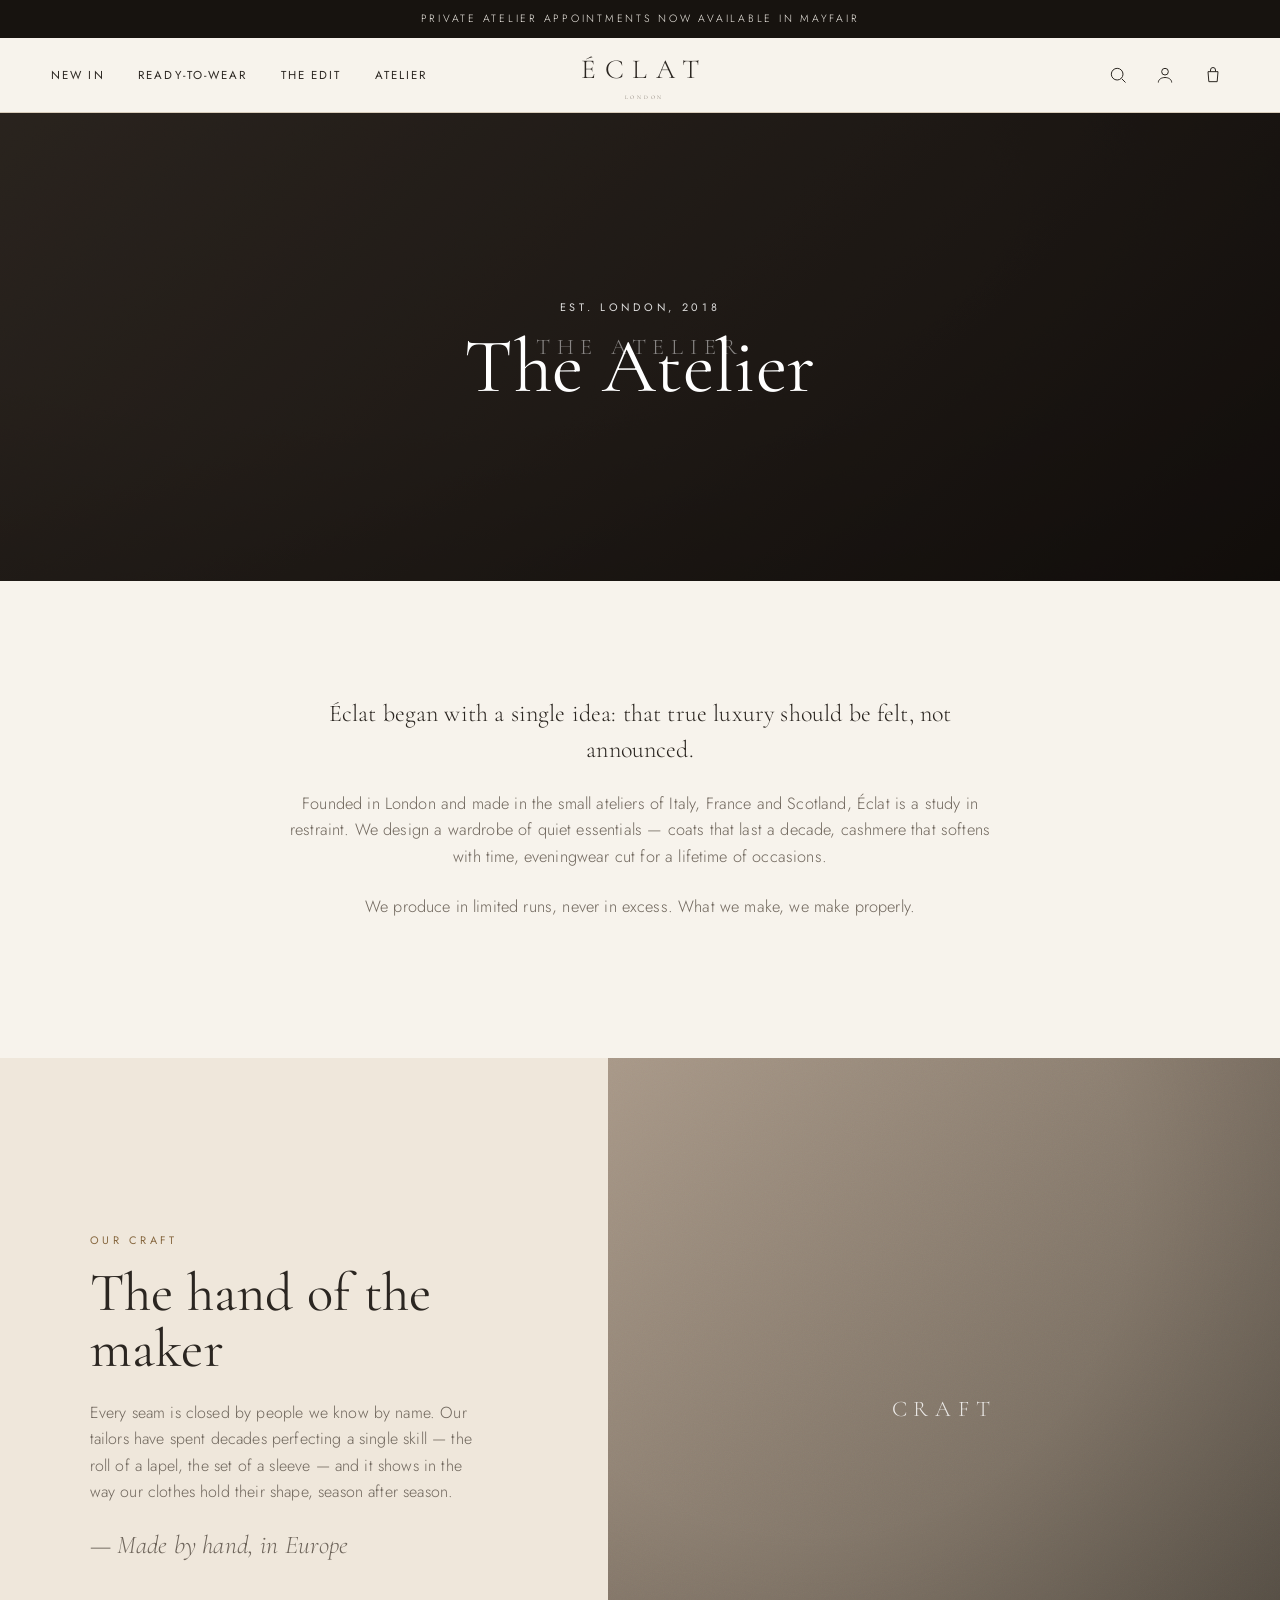
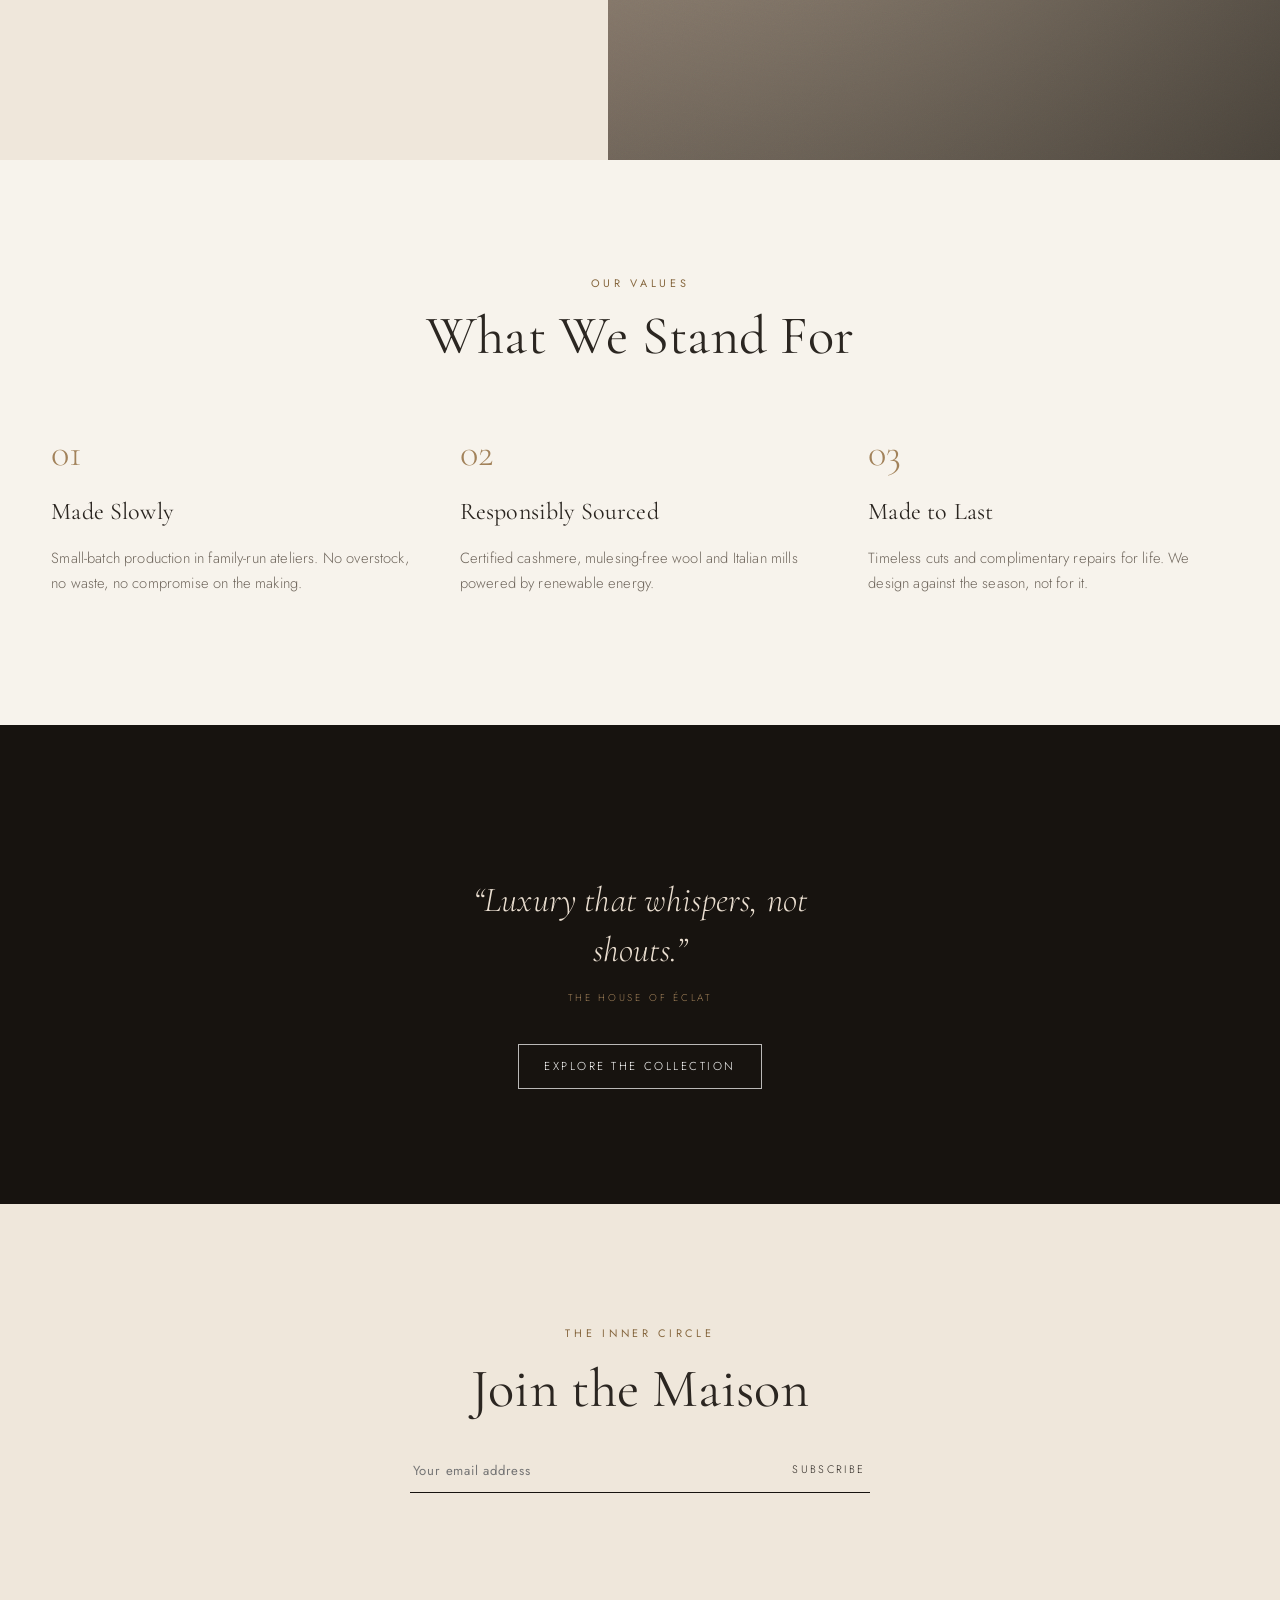
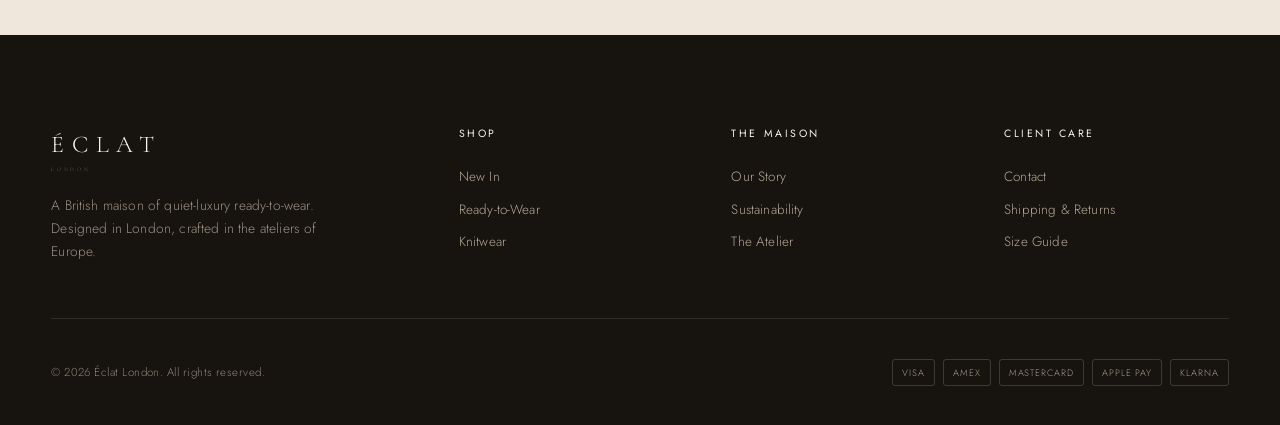
==== about.html @ de686f46 "Build ÉCLAT LONDON — quiet-luxury fashion storefront for Cloudflare Pages Replace the placeholder re" ====
<!DOCTYPE html>
<html lang="en">
<head>
  <meta charset="UTF-8" />
  <meta name="viewport" content="width=device-width, initial-scale=1.0" />
  <script>document.documentElement.className+=" js";</script>
  <title>The Atelier — ÉCLAT LONDON</title>
  <meta name="description" content="The story of ÉCLAT LONDON — a British maison of quiet-luxury ready-to-wear, made slowly in the ateliers of Europe." />
  <meta name="theme-color" content="#17130f" />
  <link rel="icon" href="data:image/svg+xml,%3Csvg xmlns='http://www.w3.org/2000/svg' viewBox='0 0 32 32'%3E%3Crect width='32' height='32' fill='%2317130f'/%3E%3Ctext x='16' y='23' font-family='Georgia,serif' font-size='20' fill='%23f7f3ec' text-anchor='middle'%3E%C3%89%3C/text%3E%3C/svg%3E" />
  <link rel="preconnect" href="https://fonts.googleapis.com" />
  <link rel="preconnect" href="https://fonts.gstatic.com" crossorigin />
  <link href="https://fonts.googleapis.com/css2?family=Cormorant+Garamond:ital,wght@0,400;0,500;1,400;1,500&family=Jost:wght@300;400;500&display=swap" rel="stylesheet" />
  <link rel="stylesheet" href="styles.css" />
</head>
<body>

  <div class="announce"><div class="announce__track"><div class="announce__item is-active">Private atelier appointments now available in Mayfair</div></div></div>

  <header class="site-header is-solid">
    <div class="wrap nav">
      <button class="nav__toggle" aria-label="Open menu"><span></span><span></span><span></span></button>
      <nav class="nav__links" aria-label="Primary">
        <a href="collection.html">New In</a>
        <a href="collection.html">Ready-to-Wear</a>
        <a href="index.html#edit">The Edit</a>
        <a href="about.html">Atelier</a>
      </nav>
      <a class="brand" href="index.html">Éclat<small>London</small></a>
      <div class="nav__icons">
        <button class="icon-btn" aria-label="Search"><svg viewBox="0 0 24 24"><circle cx="11" cy="11" r="7"/><line x1="21" y1="21" x2="16.5" y2="16.5"/></svg></button>
        <a class="icon-btn" href="about.html" aria-label="Account"><svg viewBox="0 0 24 24"><circle cx="12" cy="8" r="4"/><path d="M4 21c0-4 4-6 8-6s8 2 8 6"/></svg></a>
        <button class="icon-btn" data-open-cart aria-label="Open bag"><svg viewBox="0 0 24 24"><path d="M6 8h12l-1 12H7L6 8z"/><path d="M9 8V6a3 3 0 0 1 6 0v2"/></svg><span class="cart-count">0</span></button>
      </div>
    </div>
  </header>

  <section class="page-hero">
    <div class="ph" data-label="The Atelier"><img src="https://images.unsplash.com/photo-1594938298603-c8148c4dae35?auto=format&fit=crop&w=2000&q=80" alt="The Atelier" /></div>
    <div class="page-hero__scrim"></div>
    <div class="page-hero__inner">
      <p class="eyebrow" style="color:rgba(255,255,255,.85)">Est. London, 2018</p>
      <h1 class="display page-hero__title">The Atelier</h1>
    </div>
  </section>

  <section class="section wrap">
    <div class="prose reveal center">
      <p class="lead">Éclat began with a single idea: that true luxury should be felt, not announced.</p>
      <p>Founded in London and made in the small ateliers of Italy, France and Scotland, Éclat is a study in restraint. We design a wardrobe of quiet essentials — coats that last a decade, cashmere that softens with time, eveningwear cut for a lifetime of occasions.</p>
      <p>We produce in limited runs, never in excess. What we make, we make properly.</p>
    </div>
  </section>

  <section class="split split--rev">
    <div class="split__media"><div class="ph" data-label="Craft"><img src="https://images.unsplash.com/photo-1556905055-8f358a7a47b2?auto=format&fit=crop&w=1200&q=80" alt="Craftsmanship" loading="lazy"></div></div>
    <div class="split__body reveal">
      <span class="eyebrow">Our Craft</span>
      <h2 class="display section__title">The hand of the maker</h2>
      <p>Every seam is closed by people we know by name. Our tailors have spent decades perfecting a single skill — the roll of a lapel, the set of a sleeve — and it shows in the way our clothes hold their shape, season after season.</p>
      <p class="signature">— Made by hand, in Europe</p>
    </div>
  </section>

  <section class="section wrap">
    <div class="section__head center reveal"><span class="eyebrow">Our Values</span><h2 class="display section__title">What We Stand For</h2></div>
    <div class="values reveal">
      <div class="value"><div class="num">01</div><h3>Made Slowly</h3><p>Small-batch production in family-run ateliers. No overstock, no waste, no compromise on the making.</p></div>
      <div class="value"><div class="num">02</div><h3>Responsibly Sourced</h3><p>Certified cashmere, mulesing-free wool and Italian mills powered by renewable energy.</p></div>
      <div class="value"><div class="num">03</div><h3>Made to Last</h3><p>Timeless cuts and complimentary repairs for life. We design against the season, not for it.</p></div>
    </div>
  </section>

  <section class="press">
    <div class="section wrap center">
      <blockquote class="press__quote reveal" style="font-size:clamp(1.4rem,3vw,2.2rem);max-width:26ch;margin-inline:auto">“Luxury that whispers, not shouts.”<span class="press__by">The House of Éclat</span></blockquote>
      <div class="reveal" style="margin-top:2.4rem"><a href="collection.html" class="btn btn--light">Explore the collection</a></div>
    </div>
  </section>

  <section class="news section">
    <div class="wrap reveal">
      <span class="eyebrow">The Inner Circle</span>
      <h2 class="display section__title" style="margin-top:1rem">Join the Maison</h2>
      <form class="news__form" novalidate>
        <input type="email" placeholder="Your email address" aria-label="Email address" required />
        <button type="submit">Subscribe</button>
      </form>
      <div class="news__msg" role="status" aria-live="polite"></div>
    </div>
  </section>

  <footer class="site-footer">
    <div class="wrap">
      <div class="footer__top">
        <div class="footer__brand">
          <a class="brand" href="index.html">Éclat<small>London</small></a>
          <p>A British maison of quiet-luxury ready-to-wear. Designed in London, crafted in the ateliers of Europe.</p>
        </div>
        <div class="footer__col"><h4>Shop</h4><a href="collection.html">New In</a><a href="collection.html">Ready-to-Wear</a><a href="collection.html">Knitwear</a></div>
        <div class="footer__col"><h4>The Maison</h4><a href="about.html">Our Story</a><a href="about.html">Sustainability</a><a href="about.html">The Atelier</a></div>
        <div class="footer__col"><h4>Client Care</h4><a href="#">Contact</a><a href="#">Shipping &amp; Returns</a><a href="#">Size Guide</a></div>
      </div>
      <div class="footer__bottom">
        <p>© 2026 Éclat London. All rights reserved.</p>
        <div class="pay"><span>Visa</span><span>Amex</span><span>Mastercard</span><span>Apple Pay</span><span>Klarna</span></div>
      </div>
    </div>
  </footer>

  <aside class="drawer" aria-label="Shopping bag">
    <div class="drawer__head"><h3>Your Bag</h3><button class="drawer__close" aria-label="Close"><svg viewBox="0 0 24 24"><line x1="6" y1="6" x2="18" y2="18"/><line x1="18" y1="6" x2="6" y2="18"/></svg></button></div>
    <div class="drawer__body"></div>
    <div class="drawer__foot"><div class="drawer__sub"><span class="l">Subtotal</span><span class="v" data-subtotal>£0</span></div><p class="drawer__tax">Shipping &amp; taxes calculated at checkout.</p><button class="btn btn--solid" data-checkout>Proceed to checkout</button></div>
  </aside>

  <div class="mobile-menu">
    <div class="mobile-menu__head"><a class="brand" href="index.html">Éclat<small>London</small></a><button class="mobile-menu__close" aria-label="Close"><svg viewBox="0 0 24 24" width="22" height="22" stroke="currentColor" fill="none" stroke-width="1.3"><line x1="6" y1="6" x2="18" y2="18"/><line x1="18" y1="6" x2="6" y2="18"/></svg></button></div>
    <nav class="mobile-menu__links"><a href="collection.html">New In</a><a href="collection.html">Ready-to-Wear</a><a href="index.html#edit">The Edit</a><a href="about.html">Atelier</a></nav>
  </div>

  <div class="overlay"></div>
  <button class="to-top" aria-label="Back to top"><svg viewBox="0 0 24 24"><polyline points="6 14 12 8 18 14"/></svg></button>

  <script src="js/app.js" defer></script>
</body>
</html>
---- styles.css ----
/* =====================================================================
   ÉCLAT LONDON — Quiet-luxury design system
   Author: hand-built, self-contained (no external CSS frameworks)
   ===================================================================== */

/* ---------- Design tokens ---------- */
:root {
  /* palette */
  --noir:      #17130f;   /* warm near-black */
  --ink:       #2b2621;
  --stone:     #6f665c;   /* muted body text on light */
  --bone:      #f7f3ec;   /* primary background (cream) */
  --sand:      #efe7db;
  --linen:     #e7ddce;
  --line:      #d8ccba;   /* hairline borders */
  --brass:     #a2825a;   /* single metallic accent — used sparingly */
  --brass-dk:  #86673f;
  --white:     #ffffff;

  /* typography */
  --serif: "Cormorant Garamond", "Times New Roman", serif;
  --sans:  "Jost", "Helvetica Neue", Arial, sans-serif;

  /* rhythm */
  --wrap: 1360px;
  --gutter: clamp(1.15rem, 4vw, 3.75rem);
  --ease: cubic-bezier(.22, 1, .36, 1);
  --nav-h: 74px;
}

/* ---------- Reset-ish ---------- */
*, *::before, *::after { box-sizing: border-box; }
html { -webkit-text-size-adjust: 100%; scroll-behavior: smooth; }
body {
  margin: 0;
  font-family: var(--sans);
  font-weight: 300;
  color: var(--ink);
  background: var(--bone);
  line-height: 1.65;
  letter-spacing: .01em;
  overflow-x: hidden;
  -webkit-font-smoothing: antialiased;
  text-rendering: optimizeLegibility;
}
img { max-width: 100%; display: block; }
a { color: inherit; text-decoration: none; }
button { font: inherit; cursor: pointer; border: none; background: none; color: inherit; }
ul { margin: 0; padding: 0; list-style: none; }
h1, h2, h3, h4 { margin: 0; font-weight: 400; }

/* ---------- Type helpers ---------- */
.display {
  font-family: var(--serif);
  font-weight: 400;
  line-height: 1.02;
  letter-spacing: .005em;
}
.eyebrow {
  font-family: var(--sans);
  font-size: .68rem;
  font-weight: 400;
  letter-spacing: .34em;
  text-transform: uppercase;
  color: var(--brass-dk);
}
.wrap { max-width: var(--wrap); margin-inline: auto; padding-inline: var(--gutter); }
.center { text-align: center; }

/* ---------- Buttons ---------- */
.btn {
  display: inline-flex;
  align-items: center;
  gap: .7em;
  font-size: .72rem;
  letter-spacing: .22em;
  text-transform: uppercase;
  padding: 1.05em 2.2em;
  border: 1px solid var(--noir);
  color: var(--noir);
  background: transparent;
  transition: background .5s var(--ease), color .5s var(--ease), border-color .5s var(--ease);
  position: relative;
}
.btn:hover { background: var(--noir); color: var(--bone); }
.btn--solid { background: var(--noir); color: var(--bone); }
.btn--solid:hover { background: transparent; color: var(--noir); }
.btn--light { border-color: rgba(255,255,255,.7); color: #fff; }
.btn--light:hover { background: #fff; color: var(--noir); border-color: #fff; }

.link-underline {
  position: relative;
  font-size: .72rem;
  letter-spacing: .2em;
  text-transform: uppercase;
  padding-bottom: 3px;
}
.link-underline::after {
  content: ""; position: absolute; left: 0; bottom: 0; height: 1px; width: 100%;
  background: currentColor; transform: scaleX(0); transform-origin: right;
  transition: transform .5s var(--ease);
}
.link-underline:hover::after { transform: scaleX(1); transform-origin: left; }

/* =====================================================================
   Announcement bar
   ===================================================================== */
.announce {
  background: var(--noir);
  color: var(--bone);
  text-align: center;
  font-size: .66rem;
  letter-spacing: .26em;
  text-transform: uppercase;
  height: 38px;
  display: flex;
  align-items: center;
  justify-content: center;
  overflow: hidden;
}
.announce__track { position: relative; height: 1.2em; width: 100%; }
.announce__item {
  position: absolute; inset: 0;
  display: flex; align-items: center; justify-content: center;
  opacity: 0; transform: translateY(60%);
  transition: opacity .7s var(--ease), transform .7s var(--ease);
}
.announce__item.is-active { opacity: 1; transform: translateY(0); }

/* =====================================================================
   Header / navigation
   ===================================================================== */
.site-header {
  position: sticky; top: 0; z-index: 60;
  background: var(--bone);
  border-bottom: 1px solid transparent;
  transition: background .5s var(--ease), border-color .5s var(--ease), color .5s var(--ease);
}
.nav {
  height: var(--nav-h);
  display: grid;
  grid-template-columns: 1fr auto 1fr;
  align-items: center;
}
.nav__links { display: flex; gap: 2.1rem; }
.nav__links a {
  font-size: .72rem; letter-spacing: .18em; text-transform: uppercase; font-weight: 400;
  position: relative; padding: 4px 0;
}
.nav__links a::after {
  content: ""; position: absolute; left: 0; bottom: -2px; height: 1px; width: 100%;
  background: currentColor; transform: scaleX(0); transform-origin: right;
  transition: transform .45s var(--ease);
}
.nav__links a:hover::after { transform: scaleX(1); transform-origin: left; }

.brand {
  font-family: var(--serif);
  font-size: 1.72rem;
  letter-spacing: .32em;
  text-transform: uppercase;
  text-align: center;
  padding-left: .32em; /* optical centering for tracking */
  white-space: nowrap;
}
.brand small { display: block; font-size: .34rem; letter-spacing: .5em; margin-top: 2px; color: var(--stone); }

.nav__icons { display: flex; gap: 1.35rem; justify-content: flex-end; align-items: center; }
.icon-btn { display: inline-flex; align-items: center; justify-content: center; position: relative; }
.icon-btn svg { width: 20px; height: 20px; stroke: currentColor; fill: none; stroke-width: 1.2; }
.cart-count {
  position: absolute; top: -8px; right: -10px;
  min-width: 16px; height: 16px; padding: 0 4px;
  background: var(--brass); color: #fff; border-radius: 999px;
  font-family: var(--sans); font-size: .58rem; letter-spacing: 0;
  display: flex; align-items: center; justify-content: center;
  transform: scale(0); transition: transform .4s var(--ease);
}
.cart-count.is-visible { transform: scale(1); }

.nav__toggle { display: none; }
.nav__toggle span { display: block; width: 22px; height: 1px; background: currentColor; margin: 5px 0; transition: transform .4s var(--ease), opacity .3s; }

/* transparent-over-hero mode */
.site-header.is-transparent {
  background: transparent; color: #fff; border-color: rgba(255,255,255,.14);
}
.site-header.is-transparent .brand small { color: rgba(255,255,255,.7); }
.site-header.is-solid { background: var(--bone); color: var(--ink); border-color: var(--line); }

/* =====================================================================
   Media placeholders (graceful, art-directed fallback)
   ===================================================================== */
.ph {
  position: relative; overflow: hidden;
  background: linear-gradient(135deg, var(--g1, #cdbfad) 0%, var(--g2, #8f8375) 100%);
  isolation: isolate;
}
.ph::after { /* subtle film grain + vignette so a bare panel still reads as editorial */
  content: ""; position: absolute; inset: 0; z-index: 1; pointer-events: none;
  background:
    radial-gradient(120% 120% at 30% 20%, transparent 40%, rgba(0,0,0,.28) 100%),
    url("data:image/svg+xml,%3Csvg xmlns='http://www.w3.org/2000/svg' width='140' height='140'%3E%3Cfilter id='n'%3E%3CfeTurbulence type='fractalNoise' baseFrequency='0.9' numOctaves='2'/%3E%3C/filter%3E%3Crect width='100%25' height='100%25' filter='url(%23n)' opacity='0.05'/%3E%3C/svg%3E");
  mix-blend-mode: overlay;
}
.ph img {
  width: 100%; height: 100%; object-fit: cover; position: relative; z-index: 2;
  transition: transform 1.1s var(--ease), opacity .8s var(--ease);
}
.ph--fail img { display: none; }
.ph--fail::before {
  content: attr(data-label);
  position: absolute; inset: 0; z-index: 2;
  display: flex; align-items: center; justify-content: center;
  font-family: var(--serif); font-size: 1.4rem; letter-spacing: .3em; text-transform: uppercase;
  color: rgba(255,255,255,.82);
}

/* =====================================================================
   Hero
   ===================================================================== */
.hero {
  position: relative; min-height: 100vh;
  display: flex; align-items: flex-end;
  color: #fff;
  margin-top: calc(-1 * var(--nav-h) - 38px); /* pull under sticky header + announce */
  padding-top: calc(var(--nav-h) + 38px);
}
.hero__media { position: absolute; inset: 0; z-index: -1; --g1:#3a332c; --g2:#171310; }
.hero__media img { width: 100%; height: 100%; object-fit: cover; }
.hero__scrim { position: absolute; inset: 0; z-index: -1;
  background: linear-gradient(to top, rgba(10,8,6,.6) 0%, rgba(10,8,6,.12) 45%, rgba(10,8,6,.25) 100%); }
.hero__inner { padding-block: clamp(3rem, 8vh, 7rem); max-width: 40rem; }
.hero .eyebrow { color: rgba(255,255,255,.85); }
.hero__title { font-size: clamp(3rem, 8vw, 6.6rem); margin: .35em 0 .5em; }
.hero__sub { font-size: 1.02rem; font-weight: 300; max-width: 34ch; margin-bottom: 2.2rem; color: rgba(255,255,255,.9); }
.hero__ctas { display: flex; gap: 1rem; flex-wrap: wrap; }
.scroll-cue {
  position: absolute; bottom: 26px; left: 50%; transform: translateX(-50%); z-index: 1;
  font-size: .6rem; letter-spacing: .3em; text-transform: uppercase; color: rgba(255,255,255,.8);
  display: flex; flex-direction: column; align-items: center; gap: 8px;
}
.scroll-cue span { width: 1px; height: 46px; background: rgba(255,255,255,.6); animation: cue 2.4s var(--ease) infinite; transform-origin: top; }
@keyframes cue { 0%,100%{ transform: scaleY(.3); opacity:.3 } 50%{ transform: scaleY(1); opacity:1 } }

/* =====================================================================
   Marquee values strip
   ===================================================================== */
.marquee {
  border-block: 1px solid var(--line);
  background: var(--sand);
  overflow: hidden; white-space: nowrap;
}
.marquee__track { display: inline-flex; gap: 3.5rem; padding: 15px 0; animation: marquee 34s linear infinite; }
.marquee__track span { font-size: .68rem; letter-spacing: .28em; text-transform: uppercase; color: var(--stone); }
.marquee__track span::before { content: "✦"; margin-right: 3.5rem; color: var(--brass); }
@keyframes marquee { to { transform: translateX(-50%); } }

/* =====================================================================
   Section scaffolding
   ===================================================================== */
.section { padding-block: clamp(4rem, 9vw, 8rem); }
.section__head { margin-bottom: clamp(2.2rem, 5vw, 3.6rem); }
.section__head .eyebrow { display: block; margin-bottom: 1rem; }
.section__title { font-size: clamp(2rem, 4.6vw, 3.4rem); }
.section__head.center { display: flex; flex-direction: column; align-items: center; }
.section__head p { max-width: 46ch; color: var(--stone); margin: 1rem 0 0; }

/* =====================================================================
   Product grid
   ===================================================================== */
.products { display: grid; grid-template-columns: repeat(4, 1fr); gap: clamp(1rem, 2.2vw, 2.1rem); }
.card { position: relative; }
.card__media { position: relative; aspect-ratio: 3/4; margin-bottom: 1.05rem; --g1:#c9bba7; --g2:#8d8272; }
.card__media .ph { position: absolute; inset: 0; }
.card__img--hover { position: absolute; inset: 0; opacity: 0; }
.card:hover .card__img--hover { opacity: 1; }
.card:hover .card__media .ph img { transform: scale(1.04); }
.card__tag {
  position: absolute; top: 14px; left: 14px; z-index: 4;
  background: var(--bone); color: var(--noir);
  font-size: .58rem; letter-spacing: .18em; text-transform: uppercase; padding: 5px 10px;
}
.card__wish {
  position: absolute; top: 12px; right: 12px; z-index: 4;
  width: 34px; height: 34px; border-radius: 999px; background: rgba(255,255,255,.85);
  display: flex; align-items: center; justify-content: center; opacity: 0; transform: translateY(-6px);
  transition: opacity .4s var(--ease), transform .4s var(--ease), background .3s;
}
.card__wish svg { width: 16px; height: 16px; stroke: var(--noir); fill: none; stroke-width: 1.3; }
.card__wish.is-active { background: var(--noir); }
.card__wish.is-active svg { stroke: #fff; fill: #fff; }
.card:hover .card__wish { opacity: 1; transform: translateY(0); }
.card__add {
  position: absolute; left: 12px; right: 12px; bottom: 12px; z-index: 4;
  background: var(--bone); color: var(--noir);
  font-size: .66rem; letter-spacing: .2em; text-transform: uppercase; padding: 13px;
  text-align: center; opacity: 0; transform: translateY(12px);
  transition: opacity .45s var(--ease), transform .45s var(--ease), background .3s, color .3s;
}
.card__add:hover { background: var(--noir); color: var(--bone); }
.card:hover .card__add { opacity: 1; transform: translateY(0); }
.card__name { font-family: var(--serif); font-size: 1.32rem; line-height: 1.15; }
.card__meta { display: flex; justify-content: space-between; align-items: baseline; margin-top: 2px; }
.card__price { font-size: .82rem; letter-spacing: .06em; color: var(--ink); }
.card__price del { color: var(--stone); margin-right: .5em; }
.card__swatches { display: flex; gap: 6px; margin-top: .6rem; }
.swatch { width: 13px; height: 13px; border-radius: 999px; border: 1px solid var(--line); }

/* =====================================================================
   Editorial split
   ===================================================================== */
.split { display: grid; grid-template-columns: 1.05fr .95fr; align-items: stretch; }
.split--rev { grid-template-columns: .95fr 1.05fr; }
.split__media { position: relative; min-height: 78vh; }
.split__media .ph { position: absolute; inset: 0; --g1:#a89888; --g2:#5f574c; }
.split__body { display: flex; flex-direction: column; justify-content: center; padding: clamp(2.5rem, 7vw, 7rem); background: var(--sand); }
.split--rev .split__body { order: -1; }
.split__body .section__title { margin: 1rem 0 1.4rem; }
.split__body p { color: var(--stone); margin: 0 0 1.2rem; max-width: 44ch; }
.signature { font-family: var(--serif); font-style: italic; font-size: 1.6rem; color: var(--ink); margin-top: .8rem; }

/* =====================================================================
   Lookbook / editorial grid
   ===================================================================== */
.lookbook { display: grid; grid-template-columns: repeat(6, 1fr); grid-auto-rows: 12vw; gap: clamp(.7rem, 1.4vw, 1.2rem); }
.look { position: relative; overflow: hidden; }
.look .ph { position: absolute; inset: 0; }
.look__cap {
  position: absolute; left: 20px; bottom: 18px; z-index: 4; color: #fff;
  opacity: 0; transform: translateY(10px); transition: opacity .5s var(--ease), transform .5s var(--ease);
}
.look:hover .ph img { transform: scale(1.05); }
.look:hover .look__cap { opacity: 1; transform: translateY(0); }
.look__cap .t { font-family: var(--serif); font-size: 1.5rem; }
.look__cap .s { font-size: .62rem; letter-spacing: .22em; text-transform: uppercase; opacity: .85; }
.look.a { grid-column: span 3; grid-row: span 3; }
.look.b { grid-column: span 3; grid-row: span 2; }
.look.c { grid-column: span 3; grid-row: span 2; }
.look.d { grid-column: span 2; grid-row: span 2; }
.look.e { grid-column: span 2; grid-row: span 2; }
.look.f { grid-column: span 2; grid-row: span 2; }

/* =====================================================================
   Category tiles
   ===================================================================== */
.cats { display: grid; grid-template-columns: repeat(4, 1fr); gap: clamp(.7rem, 1.6vw, 1.3rem); }
.cat { position: relative; aspect-ratio: 4/5; overflow: hidden; display: flex; align-items: flex-end; color: #fff; }
.cat .ph { position: absolute; inset: 0; }
.cat__label { position: relative; z-index: 4; padding: 22px; width: 100%; display: flex; justify-content: space-between; align-items: center; }
.cat__label .t { font-family: var(--serif); font-size: 1.55rem; }
.cat__label .arrow { transition: transform .5s var(--ease); }
.cat:hover .ph img { transform: scale(1.06); }
.cat:hover .cat__label .arrow { transform: translateX(6px); }

/* =====================================================================
   Press marquee
   ===================================================================== */
.press { background: var(--noir); color: var(--bone); }
.press__grid { display: grid; grid-template-columns: repeat(4, 1fr); gap: clamp(1.5rem,4vw,3.5rem); text-align: center; }
.press__quote { font-family: var(--serif); font-size: clamp(1.05rem, 1.6vw, 1.35rem); font-style: italic; line-height: 1.4; color: #eaded0; }
.press__by { display: block; margin-top: 1.1rem; font-family: var(--sans); font-style: normal; font-size: .62rem; letter-spacing: .28em; text-transform: uppercase; color: var(--brass); }

/* =====================================================================
   Instagram grid
   ===================================================================== */
.insta { display: grid; grid-template-columns: repeat(6, 1fr); gap: 6px; }
.insta__cell { position: relative; aspect-ratio: 1; overflow: hidden; }
.insta__cell .ph { position: absolute; inset: 0; }
.insta__cell::after {
  content: ""; position: absolute; inset: 0; z-index: 5; background: rgba(23,19,15,.0);
  transition: background .4s var(--ease);
}
.insta__cell:hover::after { background: rgba(23,19,15,.28); }
.insta__cell:hover .ph img { transform: scale(1.08); }

/* =====================================================================
   Newsletter
   ===================================================================== */
.news { background: var(--sand); text-align: center; }
.news__form { display: flex; max-width: 460px; margin: 2rem auto 0; border-bottom: 1px solid var(--noir); }
.news__form input {
  flex: 1; background: transparent; border: none; padding: .9em .2em;
  font-family: var(--sans); font-size: .82rem; letter-spacing: .06em; color: var(--ink);
}
.news__form input:focus { outline: none; }
.news__form button { font-size: .68rem; letter-spacing: .22em; text-transform: uppercase; padding: 0 .4em; }
.news__note { font-size: .68rem; color: var(--stone); margin-top: 1rem; letter-spacing: .04em; }
.news__msg { min-height: 1.2em; margin-top: .8rem; font-size: .74rem; letter-spacing: .1em; text-transform: uppercase; color: var(--brass-dk); }

/* =====================================================================
   Footer
   ===================================================================== */
.site-footer { background: var(--noir); color: #cbbfae; padding-block: clamp(3.5rem, 7vw, 6rem) 2rem; }
.footer__top { display: grid; grid-template-columns: 1.6fr 1fr 1fr 1fr; gap: clamp(1.5rem, 4vw, 3rem); padding-bottom: 3.5rem; border-bottom: 1px solid rgba(255,255,255,.1); }
.footer__brand .brand { text-align: left; color: var(--bone); padding-left: 0; font-size: 1.5rem; }
.footer__brand p { color: #9a9082; max-width: 34ch; margin: 1.2rem 0 0; font-size: .86rem; }
.footer__col h4 { font-size: .66rem; letter-spacing: .24em; text-transform: uppercase; color: var(--bone); margin-bottom: 1.2rem; }
.footer__col a { display: block; padding: .38em 0; font-size: .84rem; color: #b3a996; transition: color .3s; }
.footer__col a:hover { color: var(--bone); }
.socials { display: flex; gap: 1rem; margin-top: 1.5rem; }
.socials a { width: 38px; height: 38px; border: 1px solid rgba(255,255,255,.2); border-radius: 999px; display: flex; align-items: center; justify-content: center; transition: background .35s, color .35s; }
.socials a:hover { background: var(--bone); color: var(--noir); }
.socials svg { width: 17px; height: 17px; stroke: currentColor; fill: none; stroke-width: 1.3; }
.footer__bottom { display: flex; justify-content: space-between; align-items: center; padding-top: 2rem; flex-wrap: wrap; gap: 1rem; }
.footer__bottom p { font-size: .72rem; color: #8b8274; letter-spacing: .04em; }
.pay { display: flex; gap: .5rem; align-items: center; }
.pay span { font-size: .58rem; letter-spacing: .1em; padding: 5px 9px; border: 1px solid rgba(255,255,255,.16); color: #a89e8e; border-radius: 3px; text-transform: uppercase; }

/* =====================================================================
   Cart drawer + overlays
   ===================================================================== */
.overlay {
  position: fixed; inset: 0; z-index: 90; background: rgba(15,12,9,.5);
  opacity: 0; visibility: hidden; transition: opacity .5s var(--ease), visibility .5s;
  backdrop-filter: blur(2px);
}
.overlay.is-open { opacity: 1; visibility: visible; }

.drawer {
  position: fixed; top: 0; right: 0; bottom: 0; z-index: 100; width: min(430px, 92vw);
  background: var(--bone); transform: translateX(100%); transition: transform .55s var(--ease);
  display: flex; flex-direction: column;
}
.drawer.is-open { transform: translateX(0); }
.drawer__head { display: flex; justify-content: space-between; align-items: center; padding: 22px var(--gutter); border-bottom: 1px solid var(--line); }
.drawer__head h3 { font-family: var(--sans); font-size: .74rem; letter-spacing: .24em; text-transform: uppercase; }
.drawer__close svg { width: 20px; height: 20px; stroke: currentColor; stroke-width: 1.3; fill: none; }
.drawer__body { flex: 1; overflow-y: auto; padding: 8px var(--gutter); }
.drawer__empty { text-align: center; padding: 4rem 1rem; color: var(--stone); }
.drawer__empty .display { font-size: 1.8rem; color: var(--ink); margin-bottom: .6rem; }

.line-item { display: grid; grid-template-columns: 74px 1fr auto; gap: 16px; padding: 20px 0; border-bottom: 1px solid var(--line); }
.line-item__media { aspect-ratio: 3/4; --g1:#c9bba7; --g2:#8d8272; }
.line-item__media .ph { position: relative; width: 100%; height: 100%; }
.line-item__name { font-family: var(--serif); font-size: 1.1rem; line-height: 1.15; }
.line-item__variant { font-size: .68rem; letter-spacing: .1em; text-transform: uppercase; color: var(--stone); margin-top: 3px; }
.qty { display: inline-flex; align-items: center; border: 1px solid var(--line); margin-top: 10px; }
.qty button { width: 26px; height: 26px; font-size: .9rem; color: var(--ink); }
.qty span { min-width: 26px; text-align: center; font-size: .78rem; }
.line-item__price { font-size: .82rem; text-align: right; }
.line-item__remove { display: block; margin-top: 10px; font-size: .6rem; letter-spacing: .12em; text-transform: uppercase; color: var(--stone); text-decoration: underline; text-underline-offset: 3px; }
.line-item__remove:hover { color: var(--noir); }

.drawer__foot { border-top: 1px solid var(--line); padding: 20px var(--gutter) var(--gutter); }
.drawer__sub { display: flex; justify-content: space-between; align-items: baseline; margin-bottom: 4px; }
.drawer__sub .l { font-size: .68rem; letter-spacing: .2em; text-transform: uppercase; }
.drawer__sub .v { font-family: var(--serif); font-size: 1.5rem; }
.drawer__tax { font-size: .68rem; color: var(--stone); margin-bottom: 1.1rem; }
.drawer__foot .btn { width: 100%; justify-content: center; }

/* =====================================================================
   Mobile menu
   ===================================================================== */
.mobile-menu {
  position: fixed; inset: 0; z-index: 95; background: var(--bone);
  transform: translateX(-100%); transition: transform .55s var(--ease);
  display: flex; flex-direction: column; padding: 22px var(--gutter);
}
.mobile-menu.is-open { transform: translateX(0); }
.mobile-menu__head { display: flex; justify-content: space-between; align-items: center; margin-bottom: 2.5rem; }
.mobile-menu__links a { display: block; font-family: var(--serif); font-size: 2rem; padding: .35em 0; border-bottom: 1px solid var(--line); }
.mobile-menu__foot { margin-top: auto; display: flex; gap: 1.4rem; }
.mobile-menu__foot a { font-size: .7rem; letter-spacing: .18em; text-transform: uppercase; }

/* =====================================================================
   Toast
   ===================================================================== */
.toast {
  position: fixed; bottom: 24px; left: 50%; transform: translate(-50%, 140%);
  z-index: 110; background: var(--noir); color: var(--bone);
  padding: 14px 26px; font-size: .68rem; letter-spacing: .18em; text-transform: uppercase;
  transition: transform .5s var(--ease); box-shadow: 0 20px 50px rgba(0,0,0,.3);
}
.toast.is-open { transform: translate(-50%, 0); }

/* =====================================================================
   Scroll reveal
   ===================================================================== */
/* Only hide-before-reveal when JS is running; no-JS visitors see everything. */
html.js .reveal { opacity: 0; transform: translateY(28px); transition: opacity 1s var(--ease), transform 1s var(--ease); }
html.js .reveal.is-in { opacity: 1; transform: none; }
[data-reveal-delay="1"] { transition-delay: .08s; }
[data-reveal-delay="2"] { transition-delay: .16s; }
[data-reveal-delay="3"] { transition-delay: .24s; }
[data-reveal-delay="4"] { transition-delay: .32s; }

.to-top {
  position: fixed; bottom: 22px; right: 22px; z-index: 70;
  width: 46px; height: 46px; border: 1px solid var(--line); background: var(--bone);
  display: flex; align-items: center; justify-content: center;
  opacity: 0; visibility: hidden; transform: translateY(10px);
  transition: opacity .4s var(--ease), transform .4s var(--ease), visibility .4s, background .3s, color .3s;
}
.to-top.is-visible { opacity: 1; visibility: visible; transform: translateY(0); }
.to-top:hover { background: var(--noir); color: var(--bone); }
.to-top svg { width: 18px; height: 18px; stroke: currentColor; fill: none; stroke-width: 1.3; }

/* =====================================================================
   Sub-page hero (collection / about)
   ===================================================================== */
.page-hero { position: relative; min-height: 52vh; display: flex; align-items: center; justify-content: center; text-align: center; color: #fff; }
.page-hero .ph { position: absolute; inset: 0; --g1:#3a332c; --g2:#171310; }
.page-hero__scrim { position: absolute; inset: 0; background: rgba(15,12,9,.4); }
.page-hero__inner { position: relative; z-index: 3; }
.page-hero__title { font-size: clamp(2.6rem, 6vw, 5rem); margin-top: .3rem; }
.breadcrumb { font-size: .64rem; letter-spacing: .2em; text-transform: uppercase; color: var(--stone); margin-bottom: 2rem; }
.breadcrumb a:hover { color: var(--noir); }

.filters { display: flex; justify-content: space-between; align-items: center; padding-block: 1.4rem; border-bottom: 1px solid var(--line); flex-wrap: wrap; gap: 1rem; }
.filters__group { display: flex; gap: .6rem; flex-wrap: wrap; }
.chip {
  font-size: .66rem; letter-spacing: .16em; text-transform: uppercase; padding: .7em 1.3em;
  border: 1px solid var(--line); transition: background .35s, color .35s, border-color .35s;
}
.chip.is-active, .chip:hover { background: var(--noir); color: var(--bone); border-color: var(--noir); }
.results-count { font-size: .68rem; letter-spacing: .12em; text-transform: uppercase; color: var(--stone); }

/* prose */
.prose { max-width: 44rem; margin-inline: auto; }
.prose p { color: var(--stone); margin: 0 0 1.4rem; font-size: 1.02rem; }
.prose .lead { font-family: var(--serif); font-size: 1.5rem; line-height: 1.5; color: var(--ink); }
.values { display: grid; grid-template-columns: repeat(3, 1fr); gap: clamp(1.5rem,4vw,3rem); }
.value .num { font-family: var(--serif); font-size: 2.4rem; color: var(--brass); }
.value h3 { font-family: var(--serif); font-size: 1.5rem; margin: .4rem 0 .6rem; }
.value p { color: var(--stone); font-size: .92rem; }

/* =====================================================================
   Responsive
   ===================================================================== */
@media (max-width: 1080px) {
  .products { grid-template-columns: repeat(3, 1fr); }
  .footer__top { grid-template-columns: 1fr 1fr; }
  .footer__brand { grid-column: 1 / -1; }
}
@media (max-width: 860px) {
  :root { --nav-h: 62px; }
  .nav__links, .nav__account-txt { display: none; }
  .nav { grid-template-columns: auto 1fr auto; }
  .nav__toggle { display: block; }
  .brand { font-size: 1.4rem; letter-spacing: .26em; }
  .split, .split--rev { grid-template-columns: 1fr; }
  .split--rev .split__body { order: 0; }
  .split__media { min-height: 62vh; }
  .lookbook { grid-template-columns: repeat(4, 1fr); grid-auto-rows: 30vw; }
  .look.a { grid-column: span 4; grid-row: span 2; }
  .look.b, .look.c { grid-column: span 2; grid-row: span 2; }
  .look.d, .look.e, .look.f { grid-column: span 2; grid-row: span 1; }
  .cats { grid-template-columns: repeat(2, 1fr); }
  .press__grid { grid-template-columns: repeat(2, 1fr); }
  .insta { grid-template-columns: repeat(3, 1fr); }
  .values { grid-template-columns: 1fr; }
}
@media (max-width: 560px) {
  .products { grid-template-columns: repeat(2, 1fr); gap: 1rem 0.9rem; }
  .card__name { font-size: 1.12rem; }
  .card__add { opacity: 1; transform: none; } /* always visible on touch */
  .card__wish { opacity: 1; transform: none; }
  .hero__title { font-size: clamp(2.6rem, 13vw, 4rem); }
  .lookbook { grid-template-columns: repeat(2, 1fr); grid-auto-rows: 44vw; }
  .look.a, .look.b, .look.c, .look.d, .look.e, .look.f { grid-column: span 2; grid-row: span 1; }
  .cats { grid-template-columns: 1fr; }
  .footer__top { grid-template-columns: 1fr; }
  .press__grid { grid-template-columns: 1fr; }
}

@media (prefers-reduced-motion: reduce) {
  *, *::before, *::after { animation-duration: .001ms !important; animation-iteration-count: 1 !important; transition-duration: .001ms !important; scroll-behavior: auto !important; }
  .reveal { opacity: 1; transform: none; }
}
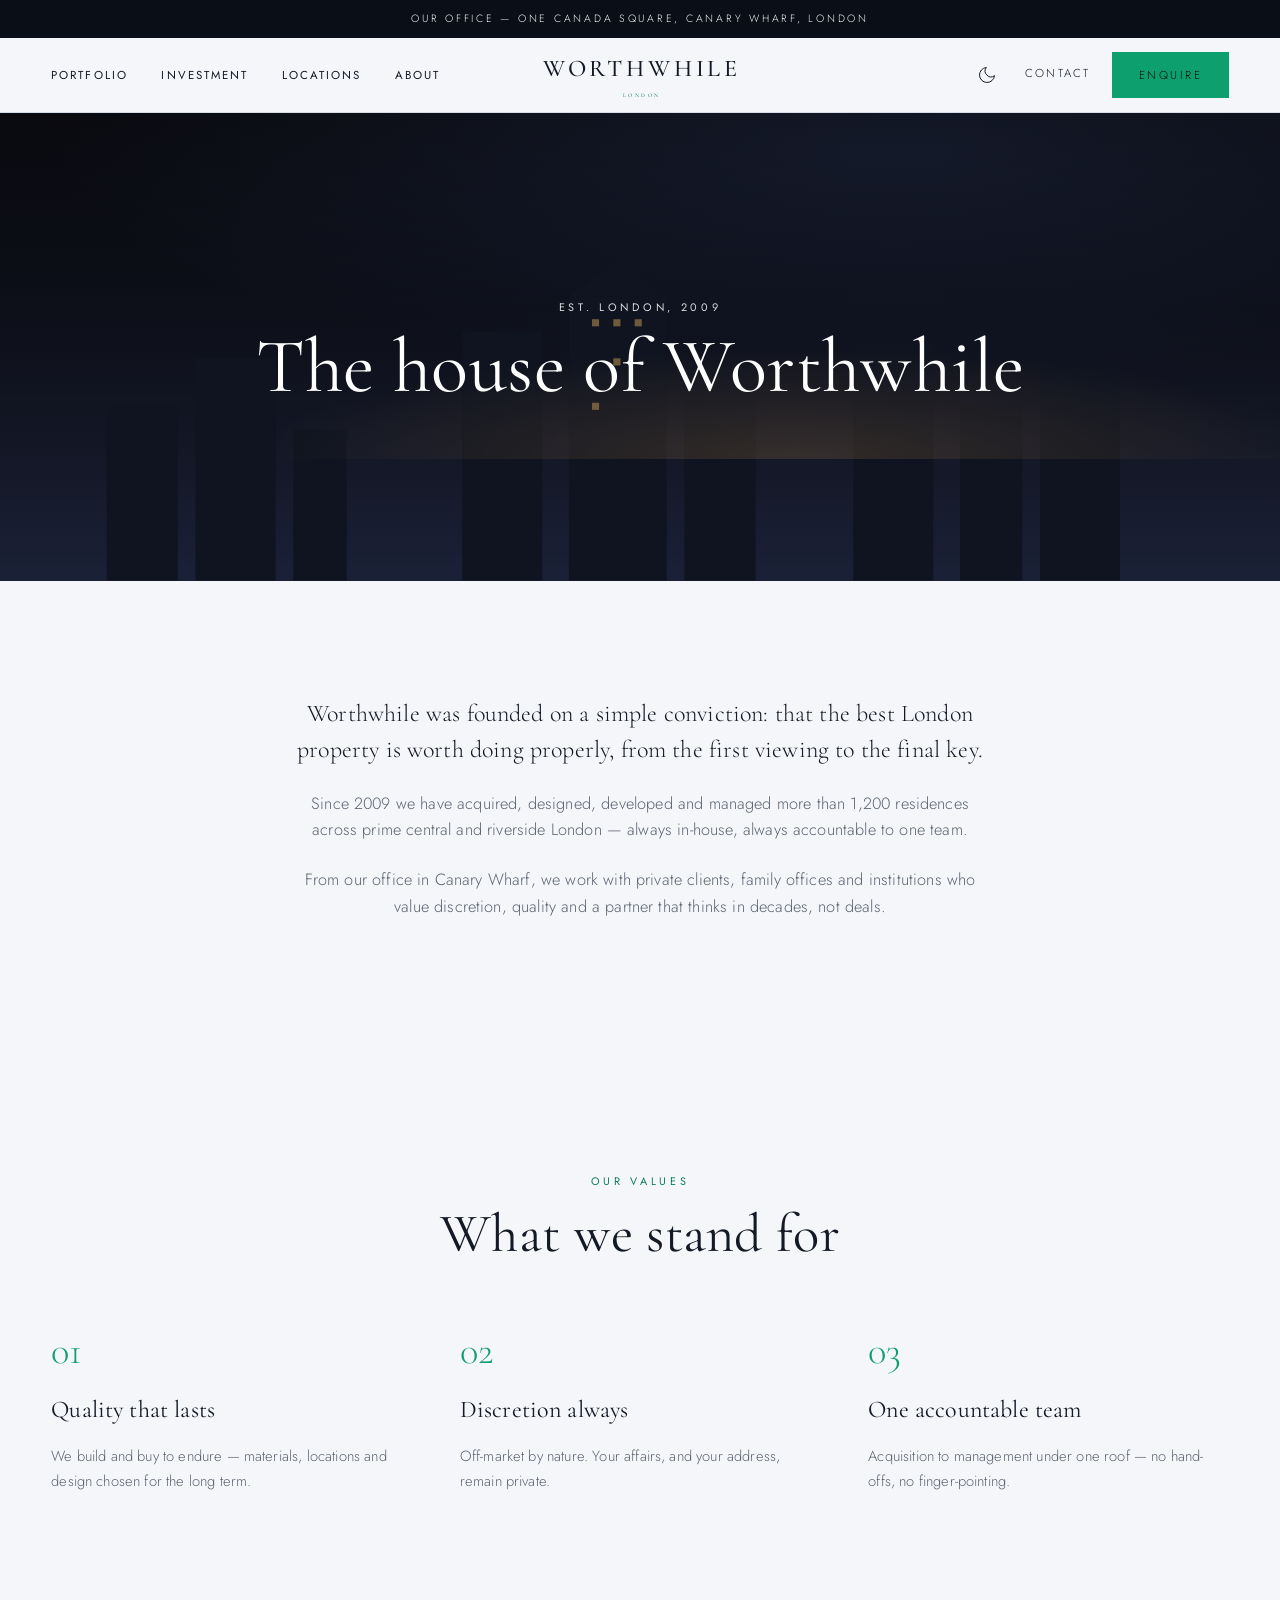
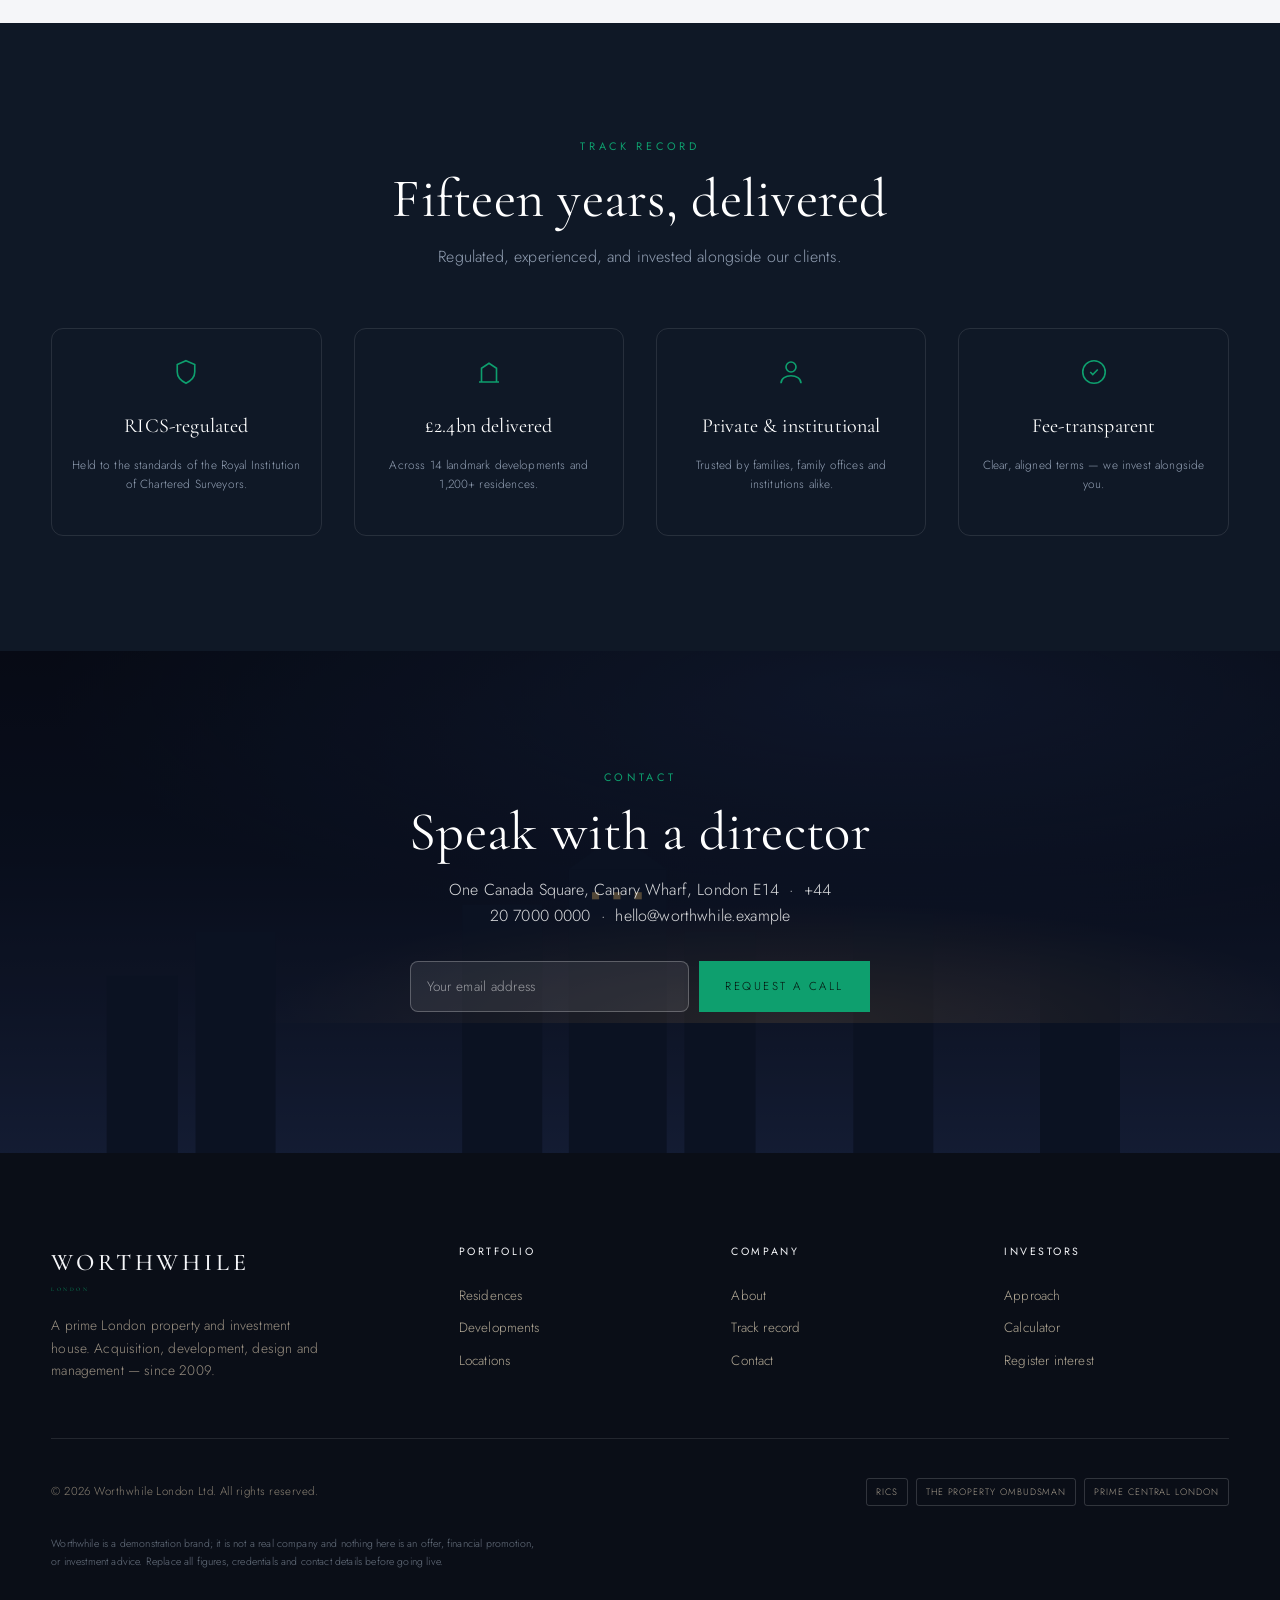
==== commit 1b7748fd: "Reposition Worthwhile as a prime London property & investment house Rework the brief from business-b" ====
--- a/about.html
+++ b/about.html
@@ -1,127 +1,135 @@
 <!DOCTYPE html>
-<html lang="en">
+<html lang="en" class="js">
 <head>
   <meta charset="UTF-8" />
   <meta name="viewport" content="width=device-width, initial-scale=1.0" />
-  <script>document.documentElement.className+=" js";</script>
-  <title>The Atelier — ÉCLAT LONDON</title>
-  <meta name="description" content="The story of ÉCLAT LONDON — a British maison of quiet-luxury ready-to-wear, made slowly in the ateliers of Europe." />
-  <meta name="theme-color" content="#17130f" />
-  <link rel="icon" href="data:image/svg+xml,%3Csvg xmlns='http://www.w3.org/2000/svg' viewBox='0 0 32 32'%3E%3Crect width='32' height='32' fill='%2317130f'/%3E%3Ctext x='16' y='23' font-family='Georgia,serif' font-size='20' fill='%23f7f3ec' text-anchor='middle'%3E%C3%89%3C/text%3E%3C/svg%3E" />
+  <title>About &amp; Contact — Worthwhile London</title>
+  <meta name="description" content="Worthwhile is a prime London property and investment house, founded in 2009 and based in Canary Wharf. Our story, track record and how to reach us." />
+  <meta name="theme-color" content="#0a0e17" />
+  <script src="js/theme.js"></script>
+  <link rel="icon" href="data:image/svg+xml,%3Csvg xmlns='http://www.w3.org/2000/svg' viewBox='0 0 32 32'%3E%3Crect width='32' height='32' rx='6' fill='%230a0e17'/%3E%3Ctext x='16' y='23' font-family='Georgia,serif' font-size='19' font-weight='600' fill='%230e9f6e' text-anchor='middle'%3EW%3C/text%3E%3C/svg%3E" />
   <link rel="preconnect" href="https://fonts.googleapis.com" />
   <link rel="preconnect" href="https://fonts.gstatic.com" crossorigin />
-  <link href="https://fonts.googleapis.com/css2?family=Cormorant+Garamond:ital,wght@0,400;0,500;1,400;1,500&family=Jost:wght@300;400;500&display=swap" rel="stylesheet" />
+  <link href="https://fonts.googleapis.com/css2?family=Cormorant+Garamond:ital,wght@0,400;0,500;0,600;1,400;1,500&family=Jost:wght@300;400;500&display=swap" rel="stylesheet" />
   <link rel="stylesheet" href="styles.css" />
+  <noscript><style>html.js .reveal{opacity:1!important;transform:none!important}</style></noscript>
 </head>
 <body>
 
-  <div class="announce"><div class="announce__track"><div class="announce__item is-active">Private atelier appointments now available in Mayfair</div></div></div>
+  <div class="announce"><div class="announce__track"><div class="announce__item is-active">Our office — One Canada Square, Canary Wharf, London</div></div></div>
 
   <header class="site-header is-solid">
     <div class="wrap nav">
       <button class="nav__toggle" aria-label="Open menu"><span></span><span></span><span></span></button>
       <nav class="nav__links" aria-label="Primary">
-        <a href="collection.html">New In</a>
-        <a href="collection.html">Ready-to-Wear</a>
-        <a href="index.html#edit">The Edit</a>
-        <a href="about.html">Atelier</a>
+        <a href="index.html#portfolio">Portfolio</a>
+        <a href="investment.html">Investment</a>
+        <a href="index.html#locations">Locations</a>
+        <a href="about.html">About</a>
       </nav>
-      <a class="brand" href="index.html">Éclat<small>London</small></a>
+      <a class="brand" href="index.html">Worthwhile<small>London</small></a>
       <div class="nav__icons">
-        <button class="icon-btn" aria-label="Search"><svg viewBox="0 0 24 24"><circle cx="11" cy="11" r="7"/><line x1="21" y1="21" x2="16.5" y2="16.5"/></svg></button>
-        <a class="icon-btn" href="about.html" aria-label="Account"><svg viewBox="0 0 24 24"><circle cx="12" cy="8" r="4"/><path d="M4 21c0-4 4-6 8-6s8 2 8 6"/></svg></a>
-        <button class="icon-btn" data-open-cart aria-label="Open bag"><svg viewBox="0 0 24 24"><path d="M6 8h12l-1 12H7L6 8z"/><path d="M9 8V6a3 3 0 0 1 6 0v2"/></svg><span class="cart-count">0</span></button>
+        <button class="icon-btn theme-toggle" type="button" aria-label="Switch theme"><svg class="ico-moon" viewBox="0 0 24 24"><path d="M21 12.8A9 9 0 1 1 11.2 3a7 7 0 0 0 9.8 9.8z"/></svg><svg class="ico-sun" viewBox="0 0 24 24"><circle cx="12" cy="12" r="4"/><path d="M12 2v2M12 20v2M4 12H2M22 12h-2M5 5l1.4 1.4M17.2 17.2L18.6 18.6M18.6 5.4l-1.4 1.4M5.4 18.6l1.4-1.4"/></svg></button>
+        <a class="link-underline nav__login" href="about.html">Contact</a>
+        <a class="btn btn--accent nav__cta" href="index.html#enquire">Enquire</a>
       </div>
     </div>
   </header>
 
+  <!-- PAGE HERO -->
   <section class="page-hero">
-    <div class="ph" data-label="The Atelier"><img src="https://images.unsplash.com/photo-1594938298603-c8148c4dae35?auto=format&fit=crop&w=2000&q=80" alt="The Atelier" /></div>
+    <div class="skyline" aria-hidden="true">
+      <svg viewBox="0 0 1440 400" preserveAspectRatio="xMidYMax slice">
+        <g fill="#0f1a30"><rect x="120" y="200" width="80" height="200"/><rect x="220" y="150" width="90" height="250"/><rect x="330" y="230" width="60" height="170"/><rect x="520" y="120" width="90" height="280"/><rect x="640" y="80" width="110" height="320"/><polygon points="640,80 695,40 750,80"/><rect x="770" y="150" width="80" height="250"/><rect x="960" y="130" width="90" height="270"/><rect x="1080" y="200" width="70" height="200"/><rect x="1170" y="160" width="90" height="240"/></g>
+        <g fill="#f0c274" opacity=".7"><rect x="666" y="106" width="8" height="8"/><rect x="690" y="106" width="8" height="8"/><rect x="714" y="106" width="8" height="8"/><rect x="690" y="150" width="8" height="8"/><rect x="666" y="200" width="8" height="8"/></g>
+      </svg>
+    </div>
     <div class="page-hero__scrim"></div>
     <div class="page-hero__inner">
-      <p class="eyebrow" style="color:rgba(255,255,255,.85)">Est. London, 2018</p>
-      <h1 class="display page-hero__title">The Atelier</h1>
+      <p class="eyebrow" style="color:rgba(255,255,255,.85)">Est. London, 2009</p>
+      <h1 class="display page-hero__title" style="color:#fff">The house of Worthwhile</h1>
     </div>
   </section>
 
+  <!-- STORY -->
   <section class="section wrap">
     <div class="prose reveal center">
-      <p class="lead">Éclat began with a single idea: that true luxury should be felt, not announced.</p>
-      <p>Founded in London and made in the small ateliers of Italy, France and Scotland, Éclat is a study in restraint. We design a wardrobe of quiet essentials — coats that last a decade, cashmere that softens with time, eveningwear cut for a lifetime of occasions.</p>
-      <p>We produce in limited runs, never in excess. What we make, we make properly.</p>
+      <p class="lead">Worthwhile was founded on a simple conviction: that the best London property is worth doing properly, from the first viewing to the final key.</p>
+      <p>Since 2009 we have acquired, designed, developed and managed more than 1,200 residences across prime central and riverside London — always in-house, always accountable to one team.</p>
+      <p>From our office in Canary Wharf, we work with private clients, family offices and institutions who value discretion, quality and a partner that thinks in decades, not deals.</p>
     </div>
   </section>
 
-  <section class="split split--rev">
-    <div class="split__media"><div class="ph" data-label="Craft"><img src="https://images.unsplash.com/photo-1556905055-8f358a7a47b2?auto=format&fit=crop&w=1200&q=80" alt="Craftsmanship" loading="lazy"></div></div>
-    <div class="split__body reveal">
-      <span class="eyebrow">Our Craft</span>
-      <h2 class="display section__title">The hand of the maker</h2>
-      <p>Every seam is closed by people we know by name. Our tailors have spent decades perfecting a single skill — the roll of a lapel, the set of a sleeve — and it shows in the way our clothes hold their shape, season after season.</p>
-      <p class="signature">— Made by hand, in Europe</p>
+  <!-- VALUES -->
+  <section class="section wrap">
+    <div class="section__head center reveal"><span class="eyebrow">Our Values</span><h2 class="display section__title">What we stand for</h2></div>
+    <div class="values reveal">
+      <div class="value"><div class="num">01</div><h3>Quality that lasts</h3><p>We build and buy to endure — materials, locations and design chosen for the long term.</p></div>
+      <div class="value"><div class="num">02</div><h3>Discretion always</h3><p>Off-market by nature. Your affairs, and your address, remain private.</p></div>
+      <div class="value"><div class="num">03</div><h3>One accountable team</h3><p>Acquisition to management under one roof — no hand-offs, no finger-pointing.</p></div>
     </div>
   </section>
 
-  <section class="section wrap">
-    <div class="section__head center reveal"><span class="eyebrow">Our Values</span><h2 class="display section__title">What We Stand For</h2></div>
-    <div class="values reveal">
-      <div class="value"><div class="num">01</div><h3>Made Slowly</h3><p>Small-batch production in family-run ateliers. No overstock, no waste, no compromise on the making.</p></div>
-      <div class="value"><div class="num">02</div><h3>Responsibly Sourced</h3><p>Certified cashmere, mulesing-free wool and Italian mills powered by renewable energy.</p></div>
-      <div class="value"><div class="num">03</div><h3>Made to Last</h3><p>Timeless cuts and complimentary repairs for life. We design against the season, not for it.</p></div>
+  <!-- ASSURANCES / TRACK RECORD -->
+  <section class="secure">
+    <div class="section wrap" id="assurances">
+      <div class="section__head center reveal">
+        <span class="eyebrow" style="color:var(--brass)">Track Record</span>
+        <h2 class="display section__title" style="color:#fff">Fifteen years, delivered</h2>
+        <p style="color:#93a0b4">Regulated, experienced, and invested alongside our clients.</p>
+      </div>
+      <div class="secure__grid reveal">
+        <div class="badge"><svg viewBox="0 0 24 24"><path d="M12 3l7 3v6c0 4-3 7-7 9-4-2-7-5-7-9V6l7-3z"/></svg><h4>RICS-regulated</h4><p>Held to the standards of the Royal Institution of Chartered Surveyors.</p></div>
+        <div class="badge"><svg viewBox="0 0 24 24"><path d="M4 20h16M6 20V9l6-4 6 4v11"/></svg><h4>£2.4bn delivered</h4><p>Across 14 landmark developments and 1,200+ residences.</p></div>
+        <div class="badge"><svg viewBox="0 0 24 24"><circle cx="12" cy="8" r="4"/><path d="M4 21c0-4 4-6 8-6s8 2 8 6"/></svg><h4>Private &amp; institutional</h4><p>Trusted by families, family offices and institutions alike.</p></div>
+        <div class="badge"><svg viewBox="0 0 24 24"><path d="M9 12l2 2 4-4"/><circle cx="12" cy="12" r="9"/></svg><h4>Fee-transparent</h4><p>Clear, aligned terms — we invest alongside you.</p></div>
+      </div>
     </div>
   </section>
 
-  <section class="press">
-    <div class="section wrap center">
-      <blockquote class="press__quote reveal" style="font-size:clamp(1.4rem,3vw,2.2rem);max-width:26ch;margin-inline:auto">“Luxury that whispers, not shouts.”<span class="press__by">The House of Éclat</span></blockquote>
-      <div class="reveal" style="margin-top:2.4rem"><a href="collection.html" class="btn btn--light">Explore the collection</a></div>
+  <!-- CONTACT / CTA -->
+  <section class="cta" id="contact">
+    <div class="skyline" aria-hidden="true">
+      <svg viewBox="0 0 1440 400" preserveAspectRatio="xMidYMax slice">
+        <g fill="#0f1a30"><rect x="120" y="200" width="80" height="200"/><rect x="220" y="150" width="90" height="250"/><rect x="520" y="120" width="90" height="280"/><rect x="640" y="80" width="110" height="320"/><polygon points="640,80 695,40 750,80"/><rect x="770" y="150" width="80" height="250"/><rect x="960" y="130" width="90" height="270"/><rect x="1170" y="160" width="90" height="240"/></g>
+        <g fill="#f0c274" opacity=".7"><rect x="666" y="106" width="8" height="8"/><rect x="690" y="106" width="8" height="8"/><rect x="714" y="106" width="8" height="8"/></g>
+      </svg>
     </div>
-  </section>
-
-  <section class="news section">
-    <div class="wrap reveal">
-      <span class="eyebrow">The Inner Circle</span>
-      <h2 class="display section__title" style="margin-top:1rem">Join the Maison</h2>
-      <form class="news__form" novalidate>
-        <input type="email" placeholder="Your email address" aria-label="Email address" required />
-        <button type="submit">Subscribe</button>
+    <div class="cta__scrim"></div>
+    <div class="cta__inner wrap reveal">
+      <span class="eyebrow" style="color:var(--brass)">Contact</span>
+      <h2 class="display section__title" style="color:#fff;margin-top:1rem">Speak with a director</h2>
+      <p>One Canada Square, Canary Wharf, London E14 &nbsp;·&nbsp; +44 20 7000 0000 &nbsp;·&nbsp; hello@worthwhile.example</p>
+      <form class="lead-form" data-lead novalidate>
+        <input type="email" name="email" placeholder="Your email address" aria-label="Email address" required />
+        <button type="submit" class="btn btn--accent">Request a call</button>
       </form>
-      <div class="news__msg" role="status" aria-live="polite"></div>
+      <div class="form-msg" data-lead-msg role="status" aria-live="polite"></div>
     </div>
   </section>
 
   <footer class="site-footer">
     <div class="wrap">
       <div class="footer__top">
-        <div class="footer__brand">
-          <a class="brand" href="index.html">Éclat<small>London</small></a>
-          <p>A British maison of quiet-luxury ready-to-wear. Designed in London, crafted in the ateliers of Europe.</p>
-        </div>
-        <div class="footer__col"><h4>Shop</h4><a href="collection.html">New In</a><a href="collection.html">Ready-to-Wear</a><a href="collection.html">Knitwear</a></div>
-        <div class="footer__col"><h4>The Maison</h4><a href="about.html">Our Story</a><a href="about.html">Sustainability</a><a href="about.html">The Atelier</a></div>
-        <div class="footer__col"><h4>Client Care</h4><a href="#">Contact</a><a href="#">Shipping &amp; Returns</a><a href="#">Size Guide</a></div>
+        <div class="footer__brand"><a class="brand" href="index.html">Worthwhile<small>London</small></a><p>A prime London property and investment house. Acquisition, development, design and management — since 2009.</p></div>
+        <div class="footer__col"><h4>Portfolio</h4><a href="index.html#portfolio">Residences</a><a href="investment.html">Developments</a><a href="index.html#locations">Locations</a></div>
+        <div class="footer__col"><h4>Company</h4><a href="about.html">About</a><a href="about.html#assurances">Track record</a><a href="about.html">Contact</a></div>
+        <div class="footer__col"><h4>Investors</h4><a href="investment.html">Approach</a><a href="investment.html#calc">Calculator</a><a href="index.html#enquire">Register interest</a></div>
       </div>
-      <div class="footer__bottom">
-        <p>© 2026 Éclat London. All rights reserved.</p>
-        <div class="pay"><span>Visa</span><span>Amex</span><span>Mastercard</span><span>Apple Pay</span><span>Klarna</span></div>
-      </div>
+      <div class="footer__bottom"><p>© 2026 Worthwhile London Ltd. All rights reserved.</p><div class="pay"><span>RICS</span><span>The Property Ombudsman</span><span>Prime Central London</span></div></div>
+      <p style="font-size:.66rem;color:#6b7583;margin-top:1.4rem;max-width:82ch;line-height:1.7">Worthwhile is a demonstration brand; it is not a real company and nothing here is an offer, financial promotion, or investment advice. Replace all figures, credentials and contact details before going live.</p>
     </div>
   </footer>
 
-  <aside class="drawer" aria-label="Shopping bag">
-    <div class="drawer__head"><h3>Your Bag</h3><button class="drawer__close" aria-label="Close"><svg viewBox="0 0 24 24"><line x1="6" y1="6" x2="18" y2="18"/><line x1="18" y1="6" x2="6" y2="18"/></svg></button></div>
-    <div class="drawer__body"></div>
-    <div class="drawer__foot"><div class="drawer__sub"><span class="l">Subtotal</span><span class="v" data-subtotal>£0</span></div><p class="drawer__tax">Shipping &amp; taxes calculated at checkout.</p><button class="btn btn--solid" data-checkout>Proceed to checkout</button></div>
-  </aside>
-
   <div class="mobile-menu">
-    <div class="mobile-menu__head"><a class="brand" href="index.html">Éclat<small>London</small></a><button class="mobile-menu__close" aria-label="Close"><svg viewBox="0 0 24 24" width="22" height="22" stroke="currentColor" fill="none" stroke-width="1.3"><line x1="6" y1="6" x2="18" y2="18"/><line x1="18" y1="6" x2="6" y2="18"/></svg></button></div>
-    <nav class="mobile-menu__links"><a href="collection.html">New In</a><a href="collection.html">Ready-to-Wear</a><a href="index.html#edit">The Edit</a><a href="about.html">Atelier</a></nav>
+    <div class="mobile-menu__head"><a class="brand" href="index.html">Worthwhile<small>London</small></a><button class="mobile-menu__close" aria-label="Close"><svg viewBox="0 0 24 24" width="22" height="22" stroke="currentColor" fill="none" stroke-width="1.3"><line x1="6" y1="6" x2="18" y2="18"/><line x1="18" y1="6" x2="6" y2="18"/></svg></button></div>
+    <nav class="mobile-menu__links"><a href="index.html#portfolio">Portfolio</a><a href="investment.html">Investment</a><a href="index.html#locations">Locations</a><a href="about.html">About</a></nav>
   </div>
 
   <div class="overlay"></div>
   <button class="to-top" aria-label="Back to top"><svg viewBox="0 0 24 24"><polyline points="6 14 12 8 18 14"/></svg></button>
 
+  <script src="js/lenis.min.js" defer></script>
   <script src="js/app.js" defer></script>
 </body>
 </html>
--- a/styles.css
+++ b/styles.css
@@ -3,18 +3,30 @@
    Author: hand-built, self-contained (no external CSS frameworks)
    ===================================================================== */
 
+/* ---------- Lenis smooth (momentum) scroll ---------- */
+html.lenis, html.lenis body { height: auto; }
+.lenis.lenis-smooth { scroll-behavior: auto !important; }
+.lenis.lenis-smooth [data-lenis-prevent] { overscroll-behavior: contain; }
+.lenis.lenis-stopped { overflow: clip; }
+.lenis.lenis-smooth iframe { pointer-events: none; }
+
+/* ---------- Parallax media ---------- */
+[data-parallax] { will-change: transform; transition: none !important; backface-visibility: hidden; }
+
 /* ---------- Design tokens ---------- */
 :root {
-  /* palette */
-  --noir:      #17130f;   /* warm near-black */
-  --ink:       #2b2621;
-  --stone:     #6f665c;   /* muted body text on light */
-  --bone:      #f7f3ec;   /* primary background (cream) */
-  --sand:      #efe7db;
-  --linen:     #e7ddce;
-  --line:      #d8ccba;   /* hairline borders */
-  --brass:     #a2825a;   /* single metallic accent — used sparingly */
-  --brass-dk:  #86673f;
+  /* palette — modern fintech: deep ink-navy, cool paper, emerald accent */
+  --noir:      #0a0e17;   /* near-black navy — dark sections, buttons, footer */
+  --ink:       #131a26;   /* primary text */
+  --stone:     #5b6472;   /* muted body text on light */
+  --bone:      #f5f6f9;   /* primary background (cool paper) */
+  --sand:      #ebeef3;   /* section alt background */
+  --linen:     #e2e7ee;
+  --line:      #d7dde6;   /* hairline borders */
+  --brass:     #0e9f6e;   /* accent — emerald (trust / growth), used sparingly */
+  --brass-dk:  #0a7d55;
+  --accent-soft: rgba(14,159,110,.12);
+  --navy:      #0f1826;   /* deep panel */
   --white:     #ffffff;
 
   /* typography */
@@ -156,14 +168,15 @@
 
 .brand {
   font-family: var(--serif);
-  font-size: 1.72rem;
-  letter-spacing: .32em;
+  font-size: 1.5rem;
+  font-weight: 500;
+  letter-spacing: .16em;
   text-transform: uppercase;
   text-align: center;
-  padding-left: .32em; /* optical centering for tracking */
+  padding-left: .16em; /* optical centering for tracking */
   white-space: nowrap;
 }
-.brand small { display: block; font-size: .34rem; letter-spacing: .5em; margin-top: 2px; color: var(--stone); }
+.brand small { display: block; font-size: .34rem; letter-spacing: .46em; margin-top: 3px; color: var(--brass-dk); }
 
 .nav__icons { display: flex; gap: 1.35rem; justify-content: flex-end; align-items: center; }
 .icon-btn { display: inline-flex; align-items: center; justify-content: center; position: relative; }
@@ -273,7 +286,7 @@
 .card { position: relative; }
 .card__media { position: relative; aspect-ratio: 3/4; margin-bottom: 1.05rem; --g1:#c9bba7; --g2:#8d8272; }
 .card__media .ph { position: absolute; inset: 0; }
-.card__img--hover { position: absolute; inset: 0; opacity: 0; }
+.card__img--hover { position: absolute; inset: 0; opacity: 0; transition: opacity .9s var(--ease), transform 1.1s var(--ease); }
 .card:hover .card__img--hover { opacity: 1; }
 .card:hover .card__media .ph img { transform: scale(1.04); }
 .card__tag {
@@ -478,8 +491,14 @@
    Scroll reveal
    ===================================================================== */
 /* Only hide-before-reveal when JS is running; no-JS visitors see everything. */
-html.js .reveal { opacity: 0; transform: translateY(28px); transition: opacity 1s var(--ease), transform 1s var(--ease); }
+html.js .reveal { opacity: 0; transform: translateY(42px); transition: opacity 1.2s var(--ease), transform 1.2s var(--ease); }
 html.js .reveal.is-in { opacity: 1; transform: none; }
+
+/* Editorial "uncover" reveal on lookbook + category imagery */
+html.js .reveal .look .ph,
+html.js .reveal .cat .ph { clip-path: inset(7%); transition: clip-path 1.3s var(--ease); }
+html.js .reveal.is-in .look .ph,
+html.js .reveal.is-in .cat .ph { clip-path: inset(0%); }
 [data-reveal-delay="1"] { transition-delay: .08s; }
 [data-reveal-delay="2"] { transition-delay: .16s; }
 [data-reveal-delay="3"] { transition-delay: .24s; }
@@ -535,10 +554,12 @@
 }
 @media (max-width: 860px) {
   :root { --nav-h: 62px; }
-  .nav__links, .nav__account-txt { display: none; }
-  .nav { grid-template-columns: auto 1fr auto; }
-  .nav__toggle { display: block; }
-  .brand { font-size: 1.4rem; letter-spacing: .26em; }
+  .nav__links, .nav__login { display: none; }
+  .nav { grid-template-columns: 1fr auto 1fr; }
+  .nav__toggle { display: block; justify-self: start; }
+  .nav__icons { justify-self: end; }
+  .nav__cta { padding: .62em 1em; font-size: .58rem; letter-spacing: .1em; }
+  .brand { font-size: 1.25rem; letter-spacing: .12em; padding-left: .12em; }
   .split, .split--rev { grid-template-columns: 1fr; }
   .split--rev .split__body { order: 0; }
   .split__media { min-height: 62vh; }
@@ -557,6 +578,8 @@
   .card__add { opacity: 1; transform: none; } /* always visible on touch */
   .card__wish { opacity: 1; transform: none; }
   .hero__title { font-size: clamp(2.6rem, 13vw, 4rem); }
+  .nav__cta { display: none; }              /* login + open account live in the hamburger menu */
+  .brand { font-size: 1.15rem; }
   .lookbook { grid-template-columns: repeat(2, 1fr); grid-auto-rows: 44vw; }
   .look.a, .look.b, .look.c, .look.d, .look.e, .look.f { grid-column: span 2; grid-row: span 1; }
   .cats { grid-template-columns: 1fr; }
@@ -566,5 +589,256 @@
 
 @media (prefers-reduced-motion: reduce) {
   *, *::before, *::after { animation-duration: .001ms !important; animation-iteration-count: 1 !important; transition-duration: .001ms !important; scroll-behavior: auto !important; }
-  .reveal { opacity: 1; transform: none; }
-}
+  html.js .reveal { opacity: 1 !important; transform: none !important; }
+  html.js .reveal .look .ph, html.js .reveal .cat .ph { clip-path: inset(0) !important; }
+  [data-parallax] { transform: none !important; }
+}
+
+/* =====================================================================
+   ============  WORTHWHILE — FINTECH COMPONENTS  ======================
+   ===================================================================== */
+
+/* ---------- Canary Wharf skyline hero art (self-contained fallback) ---------- */
+.skyline {
+  position: absolute; inset: 0; z-index: -3; overflow: hidden;
+  background:
+    radial-gradient(120% 90% at 70% 8%, rgba(52,80,140,.35) 0%, transparent 55%),
+    linear-gradient(180deg, #060a14 0%, #0b1224 42%, #16203a 72%, #223056 100%);
+}
+.skyline::after { /* amber horizon glow behind the towers */
+  content: ""; position: absolute; left: 0; right: 0; bottom: 26%; height: 34%;
+  background: radial-gradient(60% 100% at 62% 100%, rgba(224,168,96,.28) 0%, transparent 70%);
+}
+.skyline svg { position: absolute; bottom: 0; left: 0; width: 100%; height: auto; display: block; }
+.hero__photo { position: absolute; inset: 0; width: 100%; height: 100%; object-fit: cover; z-index: -2; }
+.skyline__stars i {
+  position: absolute; width: 2px; height: 2px; border-radius: 50%; background: #cfe0ff;
+  opacity: .0; animation: twinkle 4s var(--ease) infinite;
+}
+@keyframes twinkle { 0%,100%{opacity:.15} 50%{opacity:.7} }
+
+/* Hero tuned for fintech (over skyline/photo) */
+.hero__badge {
+  display: inline-flex; align-items: center; gap: .6em; margin-bottom: 1.4rem;
+  padding: .5em 1em; border: 1px solid rgba(255,255,255,.22); border-radius: 999px;
+  font-size: .62rem; letter-spacing: .18em; text-transform: uppercase; color: rgba(255,255,255,.92);
+  backdrop-filter: blur(6px); background: rgba(255,255,255,.06);
+}
+.hero__badge .dot { width: 7px; height: 7px; border-radius: 50%; background: var(--brass); box-shadow: 0 0 0 4px rgba(14,159,110,.25); }
+.hero__trust { margin-top: 2rem; font-size: .68rem; letter-spacing: .12em; text-transform: uppercase; color: rgba(255,255,255,.72); }
+.hero__trust b { color: #fff; font-weight: 500; }
+
+/* ---------- FX ticker (repurposed marquee) ---------- */
+.marquee__track span::before { content: "●"; font-size: .6em; vertical-align: middle; }
+.fx { color: var(--ink); }
+.fx .up { color: var(--brass-dk); } .fx .dn { color: #c2492f; }
+
+/* ---------- Logo cloud / trust bar ---------- */
+.logos { text-align: center; padding-block: clamp(2.4rem,5vw,3.6rem); border-bottom: 1px solid var(--line); }
+.logos p { font-size: .66rem; letter-spacing: .22em; text-transform: uppercase; color: var(--stone); margin: 0 0 1.6rem; }
+.logos__row { display: flex; flex-wrap: wrap; justify-content: center; align-items: center; gap: clamp(1.6rem,5vw,3.6rem); }
+.logos__row span { font-family: var(--serif); font-size: clamp(1.1rem,2vw,1.5rem); letter-spacing: .04em; color: #8b95a4; font-weight: 500; }
+
+/* ---------- Stats band (animated counters) ---------- */
+.stats { background: var(--navy); color: #eef2f8; }
+.stats__grid { display: grid; grid-template-columns: repeat(4,1fr); gap: clamp(1.5rem,4vw,3rem); }
+.stat { text-align: center; position: relative; }
+.stat__num { font-family: var(--serif); font-size: clamp(2.6rem,5vw,4rem); line-height: 1; color: #fff; }
+.stat__num .accent { color: var(--brass); }
+.stat__label { margin-top: .7rem; font-size: .66rem; letter-spacing: .18em; text-transform: uppercase; color: #93a0b4; }
+
+/* ---------- Feature grid ---------- */
+.features { display: grid; grid-template-columns: repeat(3,1fr); gap: clamp(1rem,2vw,1.6rem); }
+.feature {
+  padding: clamp(1.8rem,3vw,2.6rem); background: var(--white); border: 1px solid var(--line);
+  transition: transform .5s var(--ease), box-shadow .5s var(--ease), border-color .5s var(--ease);
+}
+.feature:hover { transform: translateY(-4px); box-shadow: 0 30px 60px -30px rgba(15,24,38,.25); border-color: transparent; }
+.feature__ico { width: 46px; height: 46px; border-radius: 12px; background: var(--accent-soft); display: flex; align-items: center; justify-content: center; margin-bottom: 1.4rem; }
+.feature__ico svg { width: 22px; height: 22px; stroke: var(--brass-dk); fill: none; stroke-width: 1.4; }
+.feature h3 { font-family: var(--serif); font-size: 1.5rem; margin-bottom: .5rem; }
+.feature p { color: var(--stone); font-size: .92rem; margin: 0 0 1.1rem; }
+.feature a { font-size: .68rem; letter-spacing: .16em; text-transform: uppercase; color: var(--brass-dk); position: relative; }
+.feature a::after { content: " →"; }
+
+/* ---------- Product / dashboard mock ---------- */
+.mock {
+  position: relative; background: linear-gradient(160deg,#14203a,#0b1120);
+  border-radius: 18px; padding: 22px; color: #e9eef6;
+  box-shadow: 0 50px 90px -40px rgba(8,14,26,.7), 0 0 0 1px rgba(255,255,255,.05) inset;
+}
+.mock__bar { display: flex; align-items: center; gap: 8px; margin-bottom: 20px; }
+.mock__bar i { width: 10px; height: 10px; border-radius: 50%; background: rgba(255,255,255,.18); }
+.mock__label { font-size: .6rem; letter-spacing: .18em; text-transform: uppercase; color: #8ea0bb; margin-left: auto; }
+.mock__balance { font-size: .64rem; letter-spacing: .16em; text-transform: uppercase; color: #8ea0bb; }
+.mock__big { font-family: var(--serif); font-size: clamp(2.2rem,4vw,3rem); margin: 4px 0 2px; color: #fff; }
+.mock__chip { display: inline-flex; align-items: center; gap: 6px; font-size: .7rem; color: #43d6a0; background: rgba(67,214,160,.12); padding: 4px 10px; border-radius: 999px; }
+.mock__spark { display: flex; align-items: flex-end; gap: 6px; height: 74px; margin: 20px 0; }
+.mock__spark span { flex: 1; background: linear-gradient(180deg, var(--brass), rgba(14,159,110,.25)); border-radius: 4px 4px 0 0; opacity: .9; }
+.mock__rows { border-top: 1px solid rgba(255,255,255,.08); padding-top: 14px; }
+.mock__row { display: flex; align-items: center; gap: 12px; padding: 9px 0; font-size: .82rem; }
+.mock__row .ic { width: 30px; height: 30px; border-radius: 8px; background: rgba(255,255,255,.07); display: flex; align-items: center; justify-content: center; font-size: .7rem; color: #b9c6d8; }
+.mock__row .nm { color: #dbe4f0; } .mock__row .sub { color: #7f8da5; font-size: .68rem; }
+.mock__row .amt { margin-left: auto; color: #fff; } .mock__row .amt.pos { color: #43d6a0; }
+.mock__float {
+  position: absolute; right: -18px; bottom: 40px; background: #fff; color: var(--ink);
+  border-radius: 12px; padding: 12px 16px; box-shadow: 0 24px 50px -20px rgba(8,14,26,.5);
+  font-size: .72rem; display: flex; align-items: center; gap: 10px;
+}
+.mock__float b { font-family: var(--serif); font-size: 1.2rem; }
+.mock__float .tick { width: 26px; height: 26px; border-radius: 50%; background: var(--accent-soft); color: var(--brass-dk); display: flex; align-items: center; justify-content: center; }
+
+/* ---------- Interactive yield calculator ---------- */
+.calc { background: var(--sand); }
+.calc__wrap { display: grid; grid-template-columns: 1fr 1fr; gap: clamp(2rem,5vw,4.5rem); align-items: center; }
+.calc__panel { background: var(--white); border: 1px solid var(--line); border-radius: 16px; padding: clamp(1.6rem,3vw,2.4rem); box-shadow: 0 30px 70px -45px rgba(15,24,38,.4); }
+.calc__field { margin-bottom: 1.6rem; }
+.calc__field label { display: flex; justify-content: space-between; font-size: .68rem; letter-spacing: .14em; text-transform: uppercase; color: var(--stone); margin-bottom: .7rem; }
+.calc__field label b { color: var(--ink); font-family: var(--serif); font-size: 1.1rem; letter-spacing: 0; }
+.calc__range { -webkit-appearance: none; appearance: none; width: 100%; height: 3px; background: var(--line); border-radius: 999px; outline: none; }
+.calc__range::-webkit-slider-thumb { -webkit-appearance: none; width: 22px; height: 22px; border-radius: 50%; background: var(--brass); cursor: pointer; box-shadow: 0 0 0 5px var(--accent-soft); transition: transform .2s; }
+.calc__range::-webkit-slider-thumb:hover { transform: scale(1.12); }
+.calc__range::-moz-range-thumb { width: 22px; height: 22px; border: none; border-radius: 50%; background: var(--brass); cursor: pointer; box-shadow: 0 0 0 5px var(--accent-soft); }
+.calc__result { text-align: center; padding: 1.6rem; background: var(--navy); color: #fff; border-radius: 12px; }
+.calc__result .l { font-size: .64rem; letter-spacing: .18em; text-transform: uppercase; color: #93a0b4; }
+.calc__result .v { font-family: var(--serif); font-size: clamp(2.4rem,5vw,3.4rem); line-height: 1.1; margin: .2rem 0; }
+.calc__result .v .accent { color: var(--brass); }
+.calc__result .sub { font-size: .72rem; color: #93a0b4; }
+.calc__note { font-size: .66rem; color: var(--stone); margin-top: 1rem; text-align: center; }
+
+/* ---------- Security / compliance ---------- */
+.secure { background: var(--navy); color: #e7edf5; }
+.secure__grid { display: grid; grid-template-columns: repeat(4,1fr); gap: clamp(1.2rem,3vw,2rem); margin-top: 3rem; }
+.badge { text-align: center; padding: 1.8rem 1rem; border: 1px solid rgba(255,255,255,.1); border-radius: 12px; transition: background .4s var(--ease); }
+.badge:hover { background: rgba(255,255,255,.04); }
+.badge svg { width: 30px; height: 30px; stroke: var(--brass); fill: none; stroke-width: 1.3; margin-bottom: .9rem; }
+.badge h4 { font-family: var(--serif); font-size: 1.25rem; color: #fff; margin-bottom: .3rem; }
+.badge p { font-size: .74rem; color: #93a0b4; }
+
+/* ---------- How it works ---------- */
+.steps { display: grid; grid-template-columns: repeat(3,1fr); gap: clamp(1.5rem,4vw,3rem); counter-reset: step; }
+.step { position: relative; padding-top: 2.4rem; }
+.step::before { counter-increment: step; content: "0" counter(step); position: absolute; top: 0; left: 0; font-family: var(--serif); font-size: 2.4rem; color: var(--brass); opacity: .5; }
+.step h3 { font-family: var(--serif); font-size: 1.6rem; margin-bottom: .5rem; }
+.step p { color: var(--stone); font-size: .92rem; }
+
+/* ---------- Big CTA band ---------- */
+.cta { position: relative; text-align: center; color: #fff; overflow: hidden; }
+.cta .skyline { z-index: 0; }
+.cta__scrim { position: absolute; inset: 0; z-index: 1; background: rgba(8,12,22,.55); }
+.cta__inner { position: relative; z-index: 2; padding-block: clamp(4rem,9vw,7rem); }
+.cta__inner p { color: rgba(255,255,255,.85); max-width: 44ch; margin: 1rem auto 2rem; }
+
+/* pricing (platform page) */
+.pricing { display: grid; grid-template-columns: repeat(3,1fr); gap: clamp(1rem,2vw,1.6rem); }
+.plan { border: 1px solid var(--line); border-radius: 16px; padding: clamp(1.8rem,3vw,2.6rem); background: var(--white); display: flex; flex-direction: column; }
+.plan.is-featured { background: var(--navy); color: #fff; border-color: transparent; box-shadow: 0 40px 80px -40px rgba(15,24,38,.5); }
+.plan__name { font-size: .68rem; letter-spacing: .2em; text-transform: uppercase; color: var(--brass-dk); }
+.plan.is-featured .plan__name { color: var(--brass); }
+.plan__price { font-family: var(--serif); font-size: 3rem; margin: .6rem 0 .2rem; }
+.plan__price small { font-size: .9rem; color: var(--stone); }
+.plan.is-featured .plan__price small { color: #93a0b4; }
+.plan ul { margin: 1.6rem 0; display: grid; gap: .8rem; }
+.plan li { font-size: .88rem; padding-left: 1.6rem; position: relative; color: var(--stone); }
+.plan.is-featured li { color: #cdd6e2; }
+.plan li::before { content: "✓"; position: absolute; left: 0; color: var(--brass); }
+.plan .btn { margin-top: auto; width: 100%; justify-content: center; }
+.plan.is-featured .btn { background: var(--brass); border-color: var(--brass); color: #06120d; }
+.plan.is-featured .btn:hover { background: #fff; border-color: #fff; color: var(--navy); }
+
+/* accent button variant */
+.btn--accent { background: var(--brass); border-color: var(--brass); color: #06120d; }
+.btn--accent:hover { background: transparent; color: var(--brass); }
+
+/* ---------- Fintech responsive ---------- */
+@media (max-width: 980px) {
+  .stats__grid { grid-template-columns: repeat(2,1fr); row-gap: 2.4rem; }
+  .features { grid-template-columns: 1fr; }
+  .calc__wrap { grid-template-columns: 1fr; }
+  .secure__grid { grid-template-columns: repeat(2,1fr); }
+  .steps { grid-template-columns: 1fr; }
+  .pricing { grid-template-columns: 1fr; }
+  .mock__float { right: 10px; }
+}
+@media (max-width: 560px) {
+  .stats__grid { grid-template-columns: 1fr; }
+  .secure__grid { grid-template-columns: 1fr; }
+  .logos__row { gap: 1.2rem; }
+}
+
+/* =====================================================================
+   ============  DARK MODE + THEME TOGGLE + FORMS  =====================
+   ===================================================================== */
+
+/* Theme toggle button (sun/moon swap) */
+.theme-toggle .ico-sun  { display: none; }
+.theme-toggle .ico-moon { display: block; }
+:root[data-theme="dark"] .theme-toggle .ico-sun  { display: block; }
+:root[data-theme="dark"] .theme-toggle .ico-moon { display: none; }
+
+/* Dark palette — flips the light "paper" surfaces to deep navy */
+:root[data-theme="dark"] {
+  --ink:   #e6ecf4;   /* text becomes light */
+  --stone: #97a3b4;   /* muted text */
+  --bone:  #0c1119;   /* page background */
+  --sand:  #121a28;   /* alt sections */
+  --linen: #1a2436;
+  --line:  #253145;   /* hairlines */
+  --white: #131c2b;   /* card surfaces */
+  /* --noir, --navy, --brass keep their (already dark) values */
+}
+:root[data-theme="dark"] .announce { color: #e6ecf4; }
+:root[data-theme="dark"] .btn { border-color: var(--ink); color: var(--ink); }
+:root[data-theme="dark"] .btn:hover { background: var(--ink); color: var(--bone); }
+:root[data-theme="dark"] .btn--solid { background: var(--ink); color: var(--bone); }
+:root[data-theme="dark"] .btn--solid:hover { background: transparent; color: var(--ink); }
+:root[data-theme="dark"] .news__form { border-color: var(--line); }
+:root[data-theme="dark"] .feature:hover { box-shadow: 0 30px 60px -30px rgba(0,0,0,.6); }
+:root[data-theme="dark"] .to-top:hover { color: #fff; }
+/* smooth cross-fade when switching themes */
+body, .site-header, .feature, .plan, .calc__panel, .news, .calc, .marquee, .to-top, .mobile-menu {
+  transition: background-color .5s var(--ease), color .5s var(--ease), border-color .5s var(--ease);
+}
+
+/* Lead-capture form (on dark CTA band) */
+.lead-form { display: flex; gap: .6rem; max-width: 460px; margin: 1.8rem auto .2rem; flex-wrap: wrap; justify-content: center; }
+.lead-form input {
+  flex: 1; min-width: 220px; background: rgba(255,255,255,.08);
+  border: 1px solid rgba(255,255,255,.25); color: #fff; border-radius: 8px;
+  padding: .95em 1.15em; font: inherit; font-size: .85rem; letter-spacing: .02em;
+}
+.lead-form input::placeholder { color: rgba(255,255,255,.55); }
+.lead-form input:focus { outline: none; border-color: var(--brass); background: rgba(255,255,255,.12); }
+.lead-form button { white-space: nowrap; }
+.form-msg { min-height: 1.2em; margin-top: 1rem; font-size: .72rem; letter-spacing: .12em; text-transform: uppercase; color: #7fe3bf; }
+
+/* =====================================================================
+   ============  PROPERTY & INVESTMENT — additions  ====================
+   ===================================================================== */
+
+/* Cinematic Ken Burns drift on the hero photo (the "moving picture") */
+.hero__photo { animation: kenburns 26s var(--ease) infinite alternate; transform-origin: 60% 40%; }
+@keyframes kenburns {
+  from { transform: scale(1.06) translate3d(0,0,0); }
+  to   { transform: scale(1.2) translate3d(-2.5%, -2%, 0); }
+}
+
+/* Residence cards become links; refined meta for property */
+a.card { display: block; color: inherit; }
+.card__meta .card__loc { color: var(--stone); font-size: .8rem; letter-spacing: .04em; }
+.card__view { display:inline-block; margin-top:.7rem; font-size:.66rem; letter-spacing:.18em; text-transform:uppercase; color:var(--brass-dk); }
+.card__view::after { content:" →"; }
+.card__media { --g1:#2a3550; --g2:#0f1826; }
+
+/* Section intro statement (understated, Candy-London-style) */
+.statement { max-width: 40rem; margin-inline: auto; text-align: center; }
+.statement p { font-family: var(--serif); font-size: clamp(1.5rem, 3vw, 2.3rem); line-height: 1.45; color: var(--ink); }
+
+/* Portfolio grid caption tweak (reuses .lookbook/.look) */
+.look__cap .s { color: var(--brass); }
+
+/* Locations tiles caption */
+.cat__label .sub { display:block; font-size:.6rem; letter-spacing:.2em; text-transform:uppercase; opacity:.8; margin-top:3px; }
+
+/* Reduced-motion: freeze Ken Burns */
+@media (prefers-reduced-motion: reduce) { .hero__photo { animation: none !important; } }
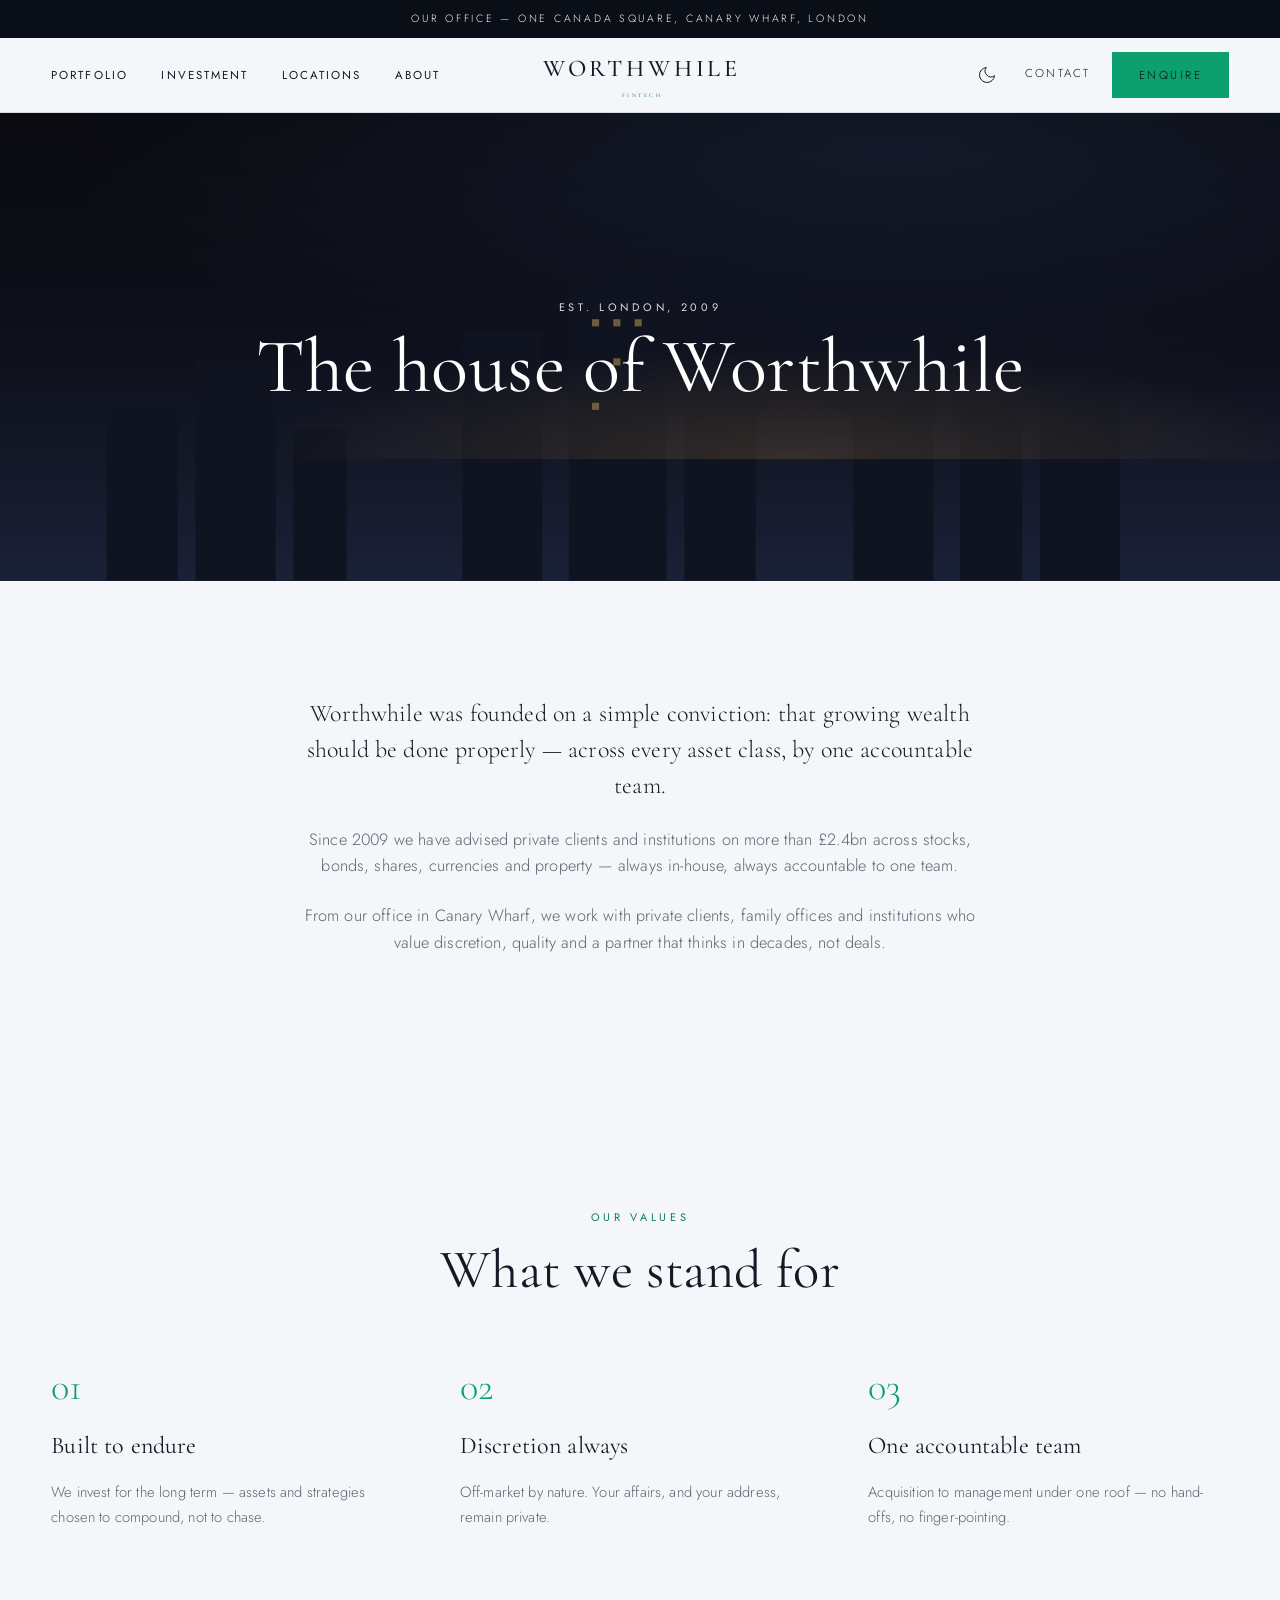
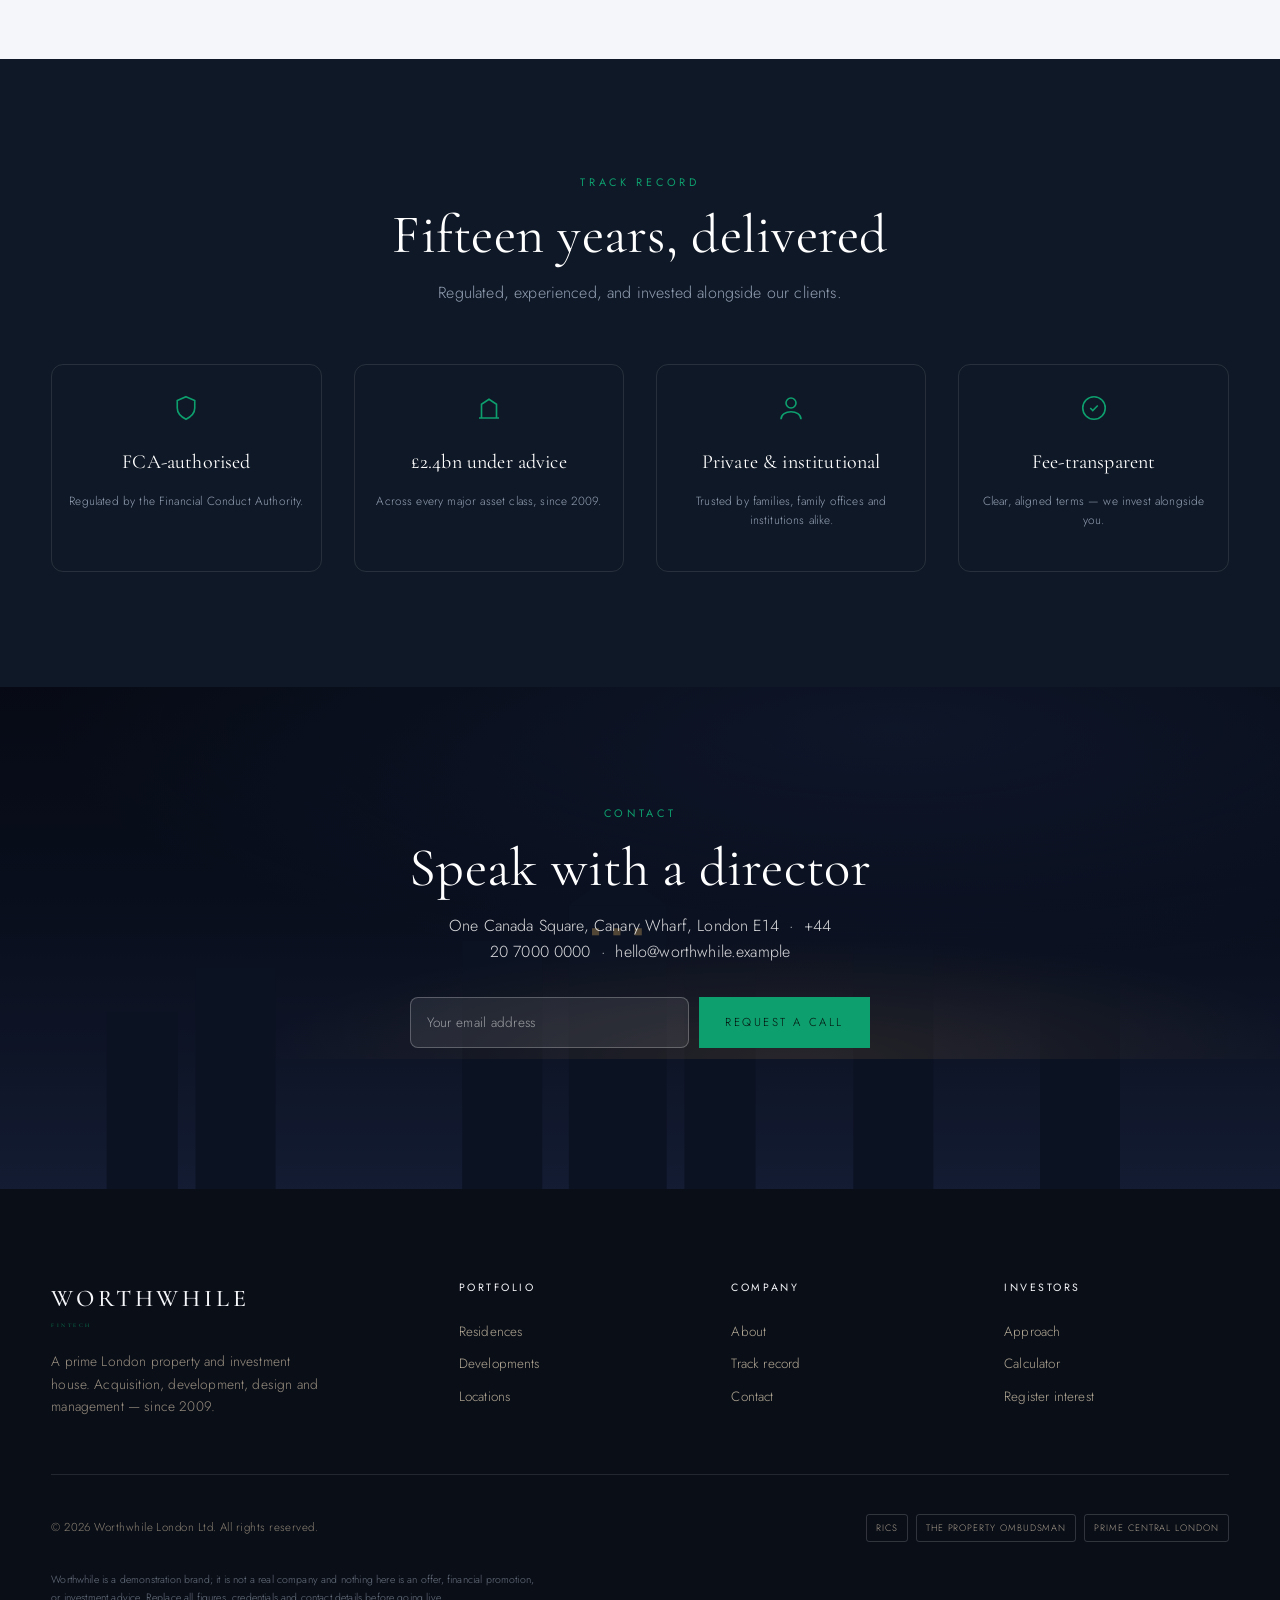
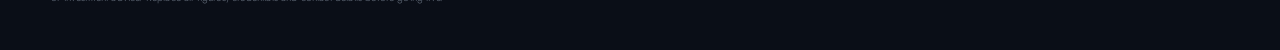
==== commit 829f43d7: "Rebuild homepage as an animated 5-category multi-asset showcase - Reposition Worthwhile as a multi-a" ====
--- a/about.html
+++ b/about.html
@@ -27,7 +27,7 @@
         <a href="index.html#locations">Locations</a>
         <a href="about.html">About</a>
       </nav>
-      <a class="brand" href="index.html">Worthwhile<small>London</small></a>
+      <a class="brand" href="index.html">Worthwhile<small>Fintech</small></a>
       <div class="nav__icons">
         <button class="icon-btn theme-toggle" type="button" aria-label="Switch theme"><svg class="ico-moon" viewBox="0 0 24 24"><path d="M21 12.8A9 9 0 1 1 11.2 3a7 7 0 0 0 9.8 9.8z"/></svg><svg class="ico-sun" viewBox="0 0 24 24"><circle cx="12" cy="12" r="4"/><path d="M12 2v2M12 20v2M4 12H2M22 12h-2M5 5l1.4 1.4M17.2 17.2L18.6 18.6M18.6 5.4l-1.4 1.4M5.4 18.6l1.4-1.4"/></svg></button>
         <a class="link-underline nav__login" href="about.html">Contact</a>
@@ -47,24 +47,24 @@
     <div class="page-hero__scrim"></div>
     <div class="page-hero__inner">
       <p class="eyebrow" style="color:rgba(255,255,255,.85)">Est. London, 2009</p>
-      <h1 class="display page-hero__title" style="color:#fff">The house of Worthwhile</h1>
+      <h1 class="display page-hero__title" style="color:#fff" data-type>The house of Worthwhile</h1>
     </div>
   </section>
 
   <!-- STORY -->
   <section class="section wrap">
     <div class="prose reveal center">
-      <p class="lead">Worthwhile was founded on a simple conviction: that the best London property is worth doing properly, from the first viewing to the final key.</p>
-      <p>Since 2009 we have acquired, designed, developed and managed more than 1,200 residences across prime central and riverside London — always in-house, always accountable to one team.</p>
+      <p class="lead">Worthwhile was founded on a simple conviction: that growing wealth should be done properly — across every asset class, by one accountable team.</p>
+      <p>Since 2009 we have advised private clients and institutions on more than £2.4bn across stocks, bonds, shares, currencies and property — always in-house, always accountable to one team.</p>
       <p>From our office in Canary Wharf, we work with private clients, family offices and institutions who value discretion, quality and a partner that thinks in decades, not deals.</p>
     </div>
   </section>
 
   <!-- VALUES -->
   <section class="section wrap">
-    <div class="section__head center reveal"><span class="eyebrow">Our Values</span><h2 class="display section__title">What we stand for</h2></div>
+    <div class="section__head center reveal"><span class="eyebrow">Our Values</span><h2 class="display section__title" data-type>What we stand for</h2></div>
     <div class="values reveal">
-      <div class="value"><div class="num">01</div><h3>Quality that lasts</h3><p>We build and buy to endure — materials, locations and design chosen for the long term.</p></div>
+      <div class="value"><div class="num">01</div><h3>Built to endure</h3><p>We invest for the long term — assets and strategies chosen to compound, not to chase.</p></div>
       <div class="value"><div class="num">02</div><h3>Discretion always</h3><p>Off-market by nature. Your affairs, and your address, remain private.</p></div>
       <div class="value"><div class="num">03</div><h3>One accountable team</h3><p>Acquisition to management under one roof — no hand-offs, no finger-pointing.</p></div>
     </div>
@@ -79,8 +79,8 @@
         <p style="color:#93a0b4">Regulated, experienced, and invested alongside our clients.</p>
       </div>
       <div class="secure__grid reveal">
-        <div class="badge"><svg viewBox="0 0 24 24"><path d="M12 3l7 3v6c0 4-3 7-7 9-4-2-7-5-7-9V6l7-3z"/></svg><h4>RICS-regulated</h4><p>Held to the standards of the Royal Institution of Chartered Surveyors.</p></div>
-        <div class="badge"><svg viewBox="0 0 24 24"><path d="M4 20h16M6 20V9l6-4 6 4v11"/></svg><h4>£2.4bn delivered</h4><p>Across 14 landmark developments and 1,200+ residences.</p></div>
+        <div class="badge"><svg viewBox="0 0 24 24"><path d="M12 3l7 3v6c0 4-3 7-7 9-4-2-7-5-7-9V6l7-3z"/></svg><h4>FCA-authorised</h4><p>Regulated by the Financial Conduct Authority.</p></div>
+        <div class="badge"><svg viewBox="0 0 24 24"><path d="M4 20h16M6 20V9l6-4 6 4v11"/></svg><h4>£2.4bn under advice</h4><p>Across every major asset class, since 2009.</p></div>
         <div class="badge"><svg viewBox="0 0 24 24"><circle cx="12" cy="8" r="4"/><path d="M4 21c0-4 4-6 8-6s8 2 8 6"/></svg><h4>Private &amp; institutional</h4><p>Trusted by families, family offices and institutions alike.</p></div>
         <div class="badge"><svg viewBox="0 0 24 24"><path d="M9 12l2 2 4-4"/><circle cx="12" cy="12" r="9"/></svg><h4>Fee-transparent</h4><p>Clear, aligned terms — we invest alongside you.</p></div>
       </div>
@@ -111,7 +111,7 @@
   <footer class="site-footer">
     <div class="wrap">
       <div class="footer__top">
-        <div class="footer__brand"><a class="brand" href="index.html">Worthwhile<small>London</small></a><p>A prime London property and investment house. Acquisition, development, design and management — since 2009.</p></div>
+        <div class="footer__brand"><a class="brand" href="index.html">Worthwhile<small>Fintech</small></a><p>A prime London property and investment house. Acquisition, development, design and management — since 2009.</p></div>
         <div class="footer__col"><h4>Portfolio</h4><a href="index.html#portfolio">Residences</a><a href="investment.html">Developments</a><a href="index.html#locations">Locations</a></div>
         <div class="footer__col"><h4>Company</h4><a href="about.html">About</a><a href="about.html#assurances">Track record</a><a href="about.html">Contact</a></div>
         <div class="footer__col"><h4>Investors</h4><a href="investment.html">Approach</a><a href="investment.html#calc">Calculator</a><a href="index.html#enquire">Register interest</a></div>
@@ -122,7 +122,7 @@
   </footer>
 
   <div class="mobile-menu">
-    <div class="mobile-menu__head"><a class="brand" href="index.html">Worthwhile<small>London</small></a><button class="mobile-menu__close" aria-label="Close"><svg viewBox="0 0 24 24" width="22" height="22" stroke="currentColor" fill="none" stroke-width="1.3"><line x1="6" y1="6" x2="18" y2="18"/><line x1="18" y1="6" x2="6" y2="18"/></svg></button></div>
+    <div class="mobile-menu__head"><a class="brand" href="index.html">Worthwhile<small>Fintech</small></a><button class="mobile-menu__close" aria-label="Close"><svg viewBox="0 0 24 24" width="22" height="22" stroke="currentColor" fill="none" stroke-width="1.3"><line x1="6" y1="6" x2="18" y2="18"/><line x1="18" y1="6" x2="6" y2="18"/></svg></button></div>
     <nav class="mobile-menu__links"><a href="index.html#portfolio">Portfolio</a><a href="investment.html">Investment</a><a href="index.html#locations">Locations</a><a href="about.html">About</a></nav>
   </div>
 
--- a/styles.css
+++ b/styles.css
@@ -816,12 +816,43 @@
    ============  PROPERTY & INVESTMENT — additions  ====================
    ===================================================================== */
 
-/* Cinematic Ken Burns drift on the hero photo (the "moving picture") */
-.hero__photo { animation: kenburns 26s var(--ease) infinite alternate; transform-origin: 60% 40%; }
+/* Hero as a crossfading slideshow — images flow into each other */
+.hero__photo { opacity: 0; transition: opacity 1.8s var(--ease); transform-origin: 60% 40%; }
+.hero__photo.is-active { opacity: 1; animation: kenburns 13s var(--ease) infinite alternate; }
 @keyframes kenburns {
   from { transform: scale(1.06) translate3d(0,0,0); }
   to   { transform: scale(1.2) translate3d(-2.5%, -2%, 0); }
 }
+
+/* Tap-to-view lightbox with crossfade */
+.lightbox {
+  position: fixed; inset: 0; z-index: 120; display: flex; align-items: center; justify-content: center;
+  background: rgba(6,9,14,.94); backdrop-filter: blur(6px);
+  opacity: 0; visibility: hidden; transition: opacity .45s var(--ease), visibility .45s;
+}
+.lightbox.is-open { opacity: 1; visibility: visible; }
+.lightbox__img {
+  max-width: 92vw; max-height: 86vh; object-fit: contain; border-radius: 4px;
+  box-shadow: 0 40px 120px rgba(0,0,0,.6); opacity: 0; transition: opacity .5s var(--ease);
+}
+.lightbox__cap {
+  position: absolute; bottom: 26px; left: 0; right: 0; text-align: center;
+  font-size: .64rem; letter-spacing: .22em; text-transform: uppercase; color: rgba(255,255,255,.7);
+}
+.lightbox__close, .lightbox__nav {
+  position: absolute; z-index: 2; width: 52px; height: 52px; border-radius: 999px;
+  display: flex; align-items: center; justify-content: center; color: #fff;
+  background: rgba(255,255,255,.08); border: 1px solid rgba(255,255,255,.18);
+  transition: background .3s var(--ease); cursor: pointer;
+}
+.lightbox__close:hover, .lightbox__nav:hover { background: rgba(255,255,255,.2); }
+.lightbox__close { top: 22px; right: 22px; }
+.lightbox__nav svg, .lightbox__close svg { width: 22px; height: 22px; stroke: currentColor; fill: none; stroke-width: 1.5; }
+.lightbox__prev { left: max(18px, 3vw); top: 50%; transform: translateY(-50%); }
+.lightbox__next { right: max(18px, 3vw); top: 50%; transform: translateY(-50%); }
+/* make gallery items feel tappable */
+a.card[data-lightbox], a.look[data-lightbox] { cursor: zoom-in; }
+@media (max-width: 560px) { .lightbox__prev { left: 10px; } .lightbox__next { right: 10px; } .lightbox__nav, .lightbox__close { width: 44px; height: 44px; } }
 
 /* Residence cards become links; refined meta for property */
 a.card { display: block; color: inherit; }
@@ -842,3 +873,98 @@
 
 /* Reduced-motion: freeze Ken Burns */
 @media (prefers-reduced-motion: reduce) { .hero__photo { animation: none !important; } }
+
+/* =====================================================================
+   ============  MULTI-ASSET SHOWCASE + TYPEWRITER  ====================
+   ===================================================================== */
+
+/* Typewriter caret (appended while an element is actively typing) */
+[data-typing]::after {
+  content: ""; display: inline-block; width: 2px; height: 1em;
+  background: currentColor; margin-left: 3px; vertical-align: -0.12em;
+  animation: caret-blink 1s steps(1) infinite;
+}
+@keyframes caret-blink { 0%,50%{opacity:1} 51%,100%{opacity:0} }
+/* Reserve line height so typing doesn't collapse the box */
+.show__title { min-height: 1.05em; }
+.show__sub   { min-height: 3.2em; }
+
+/* ---------- Showcase (reuses .hero layout) ---------- */
+.show__scene { position: absolute; inset: 0; z-index: -2; opacity: 0; transition: opacity 1.1s var(--ease); overflow: hidden;
+  background: radial-gradient(120% 90% at 70% 6%, rgba(52,80,140,.30) 0%, transparent 55%), linear-gradient(180deg, #070b14 0%, #0b1224 46%, #14203a 100%); }
+.show__scene.is-active { opacity: 1; }
+.show__scene svg { position: absolute; inset: 0; width: 100%; height: 100%; }
+
+.show__eyebrow { color: var(--brass) !important; }
+.show__ctas { display: flex; gap: 1rem; flex-wrap: wrap; margin-top: 2rem; }
+
+/* manual toggle menu box */
+.show__menu {
+  position: absolute; z-index: 3; right: var(--gutter); bottom: 2.2rem;
+  display: flex; flex-direction: column; gap: 2px; padding: 8px;
+  background: rgba(10,16,26,.55); border: 1px solid rgba(255,255,255,.14);
+  border-radius: 12px; backdrop-filter: blur(8px);
+}
+.show__menu button {
+  display: flex; align-items: center; gap: 10px; text-align: left;
+  padding: 9px 14px; border-radius: 7px; color: rgba(255,255,255,.7);
+  font-size: .66rem; letter-spacing: .16em; text-transform: uppercase;
+  transition: background .3s var(--ease), color .3s var(--ease);
+}
+.show__menu button .n { font-family: var(--serif); font-size: .9rem; letter-spacing: 0; color: rgba(255,255,255,.4); }
+.show__menu button:hover { color: #fff; background: rgba(255,255,255,.06); }
+.show__menu button.is-active { color: #06120d; background: var(--brass); }
+.show__menu button.is-active .n { color: rgba(6,18,13,.6); }
+
+/* progress bar under the active tab (auto-rotate timer) */
+.show__progress { position: absolute; left: 0; bottom: 0; height: 2px; width: 100%; background: rgba(255,255,255,.08); z-index: 3; }
+.show__progress i { display: block; height: 100%; width: 0; background: var(--brass); }
+.show__progress.run i { animation: show-progress 6.5s linear forwards; }
+@keyframes show-progress { from { width: 0 } to { width: 100% } }
+
+/* ---------- Animated SVG scene primitives ---------- */
+.sv-grid line { stroke: rgba(255,255,255,.06); stroke-width: 1; }
+/* line-draw: charts/curves draw themselves when their scene is active */
+.show__scene .draw { stroke-dasharray: 2400; stroke-dashoffset: 2400; }
+.show__scene.is-active .draw { animation: draw-line 2.4s var(--ease) forwards; }
+@keyframes draw-line { to { stroke-dashoffset: 0 } }
+/* bars grow up */
+.show__scene .bar { transform: scaleY(0); transform-origin: bottom; transform-box: fill-box; }
+.show__scene.is-active .bar { animation: bar-rise .9s var(--ease) forwards; }
+@keyframes bar-rise { to { transform: scaleY(1) } }
+/* floating tags / glyphs drift */
+.float-a { animation: floaty 6s var(--ease) infinite alternate; }
+.float-b { animation: floaty 8s var(--ease) infinite alternate; }
+@keyframes floaty { from { transform: translateY(0) } to { transform: translateY(-14px) } }
+.pulse { animation: pulse 3.5s var(--ease) infinite; transform-box: fill-box; transform-origin: center; }
+@keyframes pulse { 0%,100%{opacity:.55} 50%{opacity:1} }
+.spin-slow { animation: spin 26s linear infinite; transform-box: fill-box; transform-origin: center; }
+@keyframes spin { to { transform: rotate(360deg) } }
+/* pie sweep */
+.show__scene .pie { stroke-dasharray: 999; stroke-dashoffset: 999; }
+.show__scene.is-active .pie { animation: draw-line 1.6s var(--ease) forwards; }
+/* forex exchange arrows travel along */
+.dash-move { stroke-dasharray: 8 10; animation: dash 1.6s linear infinite; }
+@keyframes dash { to { stroke-dashoffset: -36 } }
+
+@media (prefers-reduced-motion: reduce) {
+  [data-typing]::after { display: none; }
+  .show__scene .draw, .show__scene .pie { stroke-dashoffset: 0 !important; animation: none !important; }
+  .show__scene .bar { transform: scaleY(1) !important; animation: none !important; }
+  .float-a, .float-b, .pulse, .spin-slow, .dash-move, .show__progress i { animation: none !important; }
+}
+
+@media (max-width: 720px) {
+  .show__menu { right: 50%; transform: translateX(50%); bottom: 1.2rem; flex-direction: row; flex-wrap: wrap; justify-content: center; max-width: 92vw; }
+  .show__menu button { padding: 7px 10px; font-size: .58rem; }
+  .show__menu button .n { display: none; }
+}
+
+/* Shares donut fill */
+.show__scene .donut { stroke-dasharray: 754; stroke-dashoffset: 754; }
+.show__scene.is-active .donut { animation: donut-fill 1.9s var(--ease) forwards; }
+@keyframes donut-fill { to { stroke-dashoffset: 264; } }
+.show__scene .donut-gold { stroke-dasharray: 754; stroke-dashoffset: 754; }
+.show__scene.is-active .donut-gold { animation: donut-gold 1.9s var(--ease) .2s forwards; }
+@keyframes donut-gold { to { stroke-dashoffset: 620; } }
+@media (prefers-reduced-motion: reduce){ .show__scene .donut{stroke-dashoffset:264!important;animation:none!important} .show__scene .donut-gold{stroke-dashoffset:620!important;animation:none!important} }
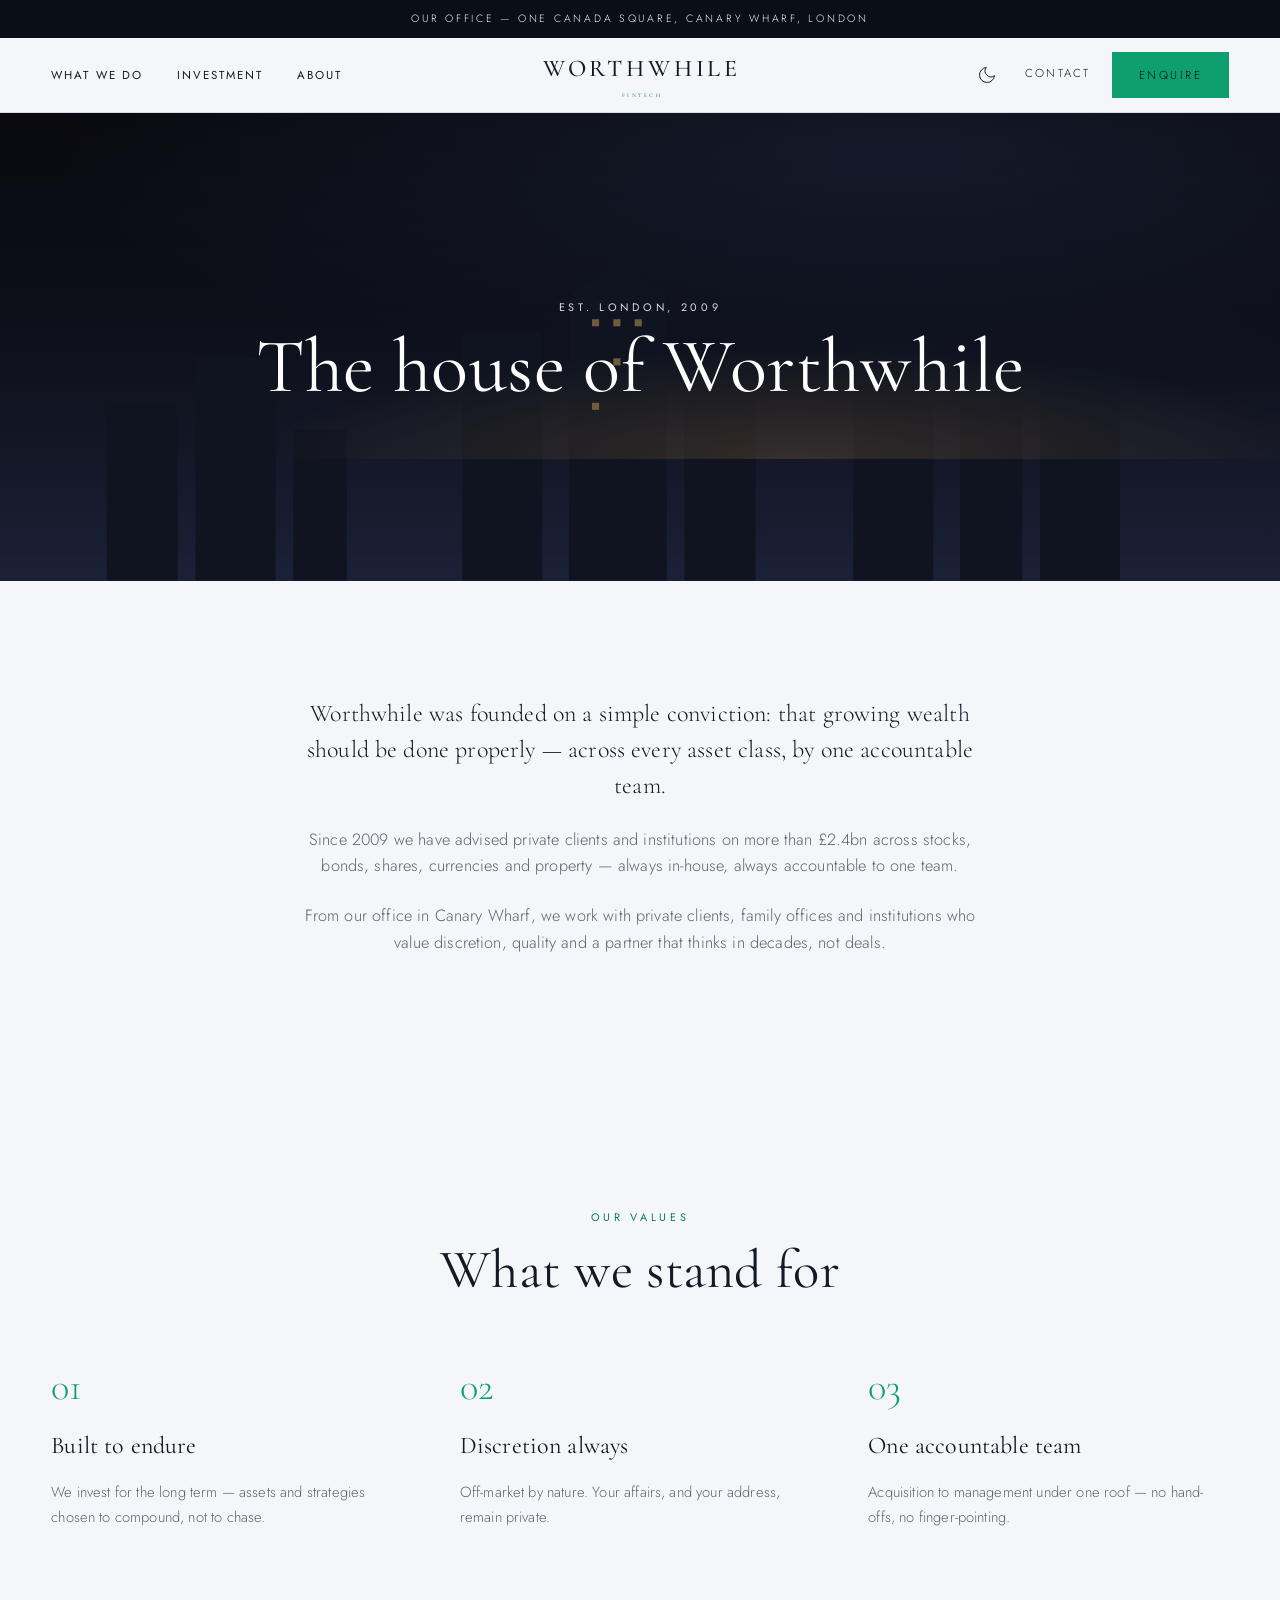
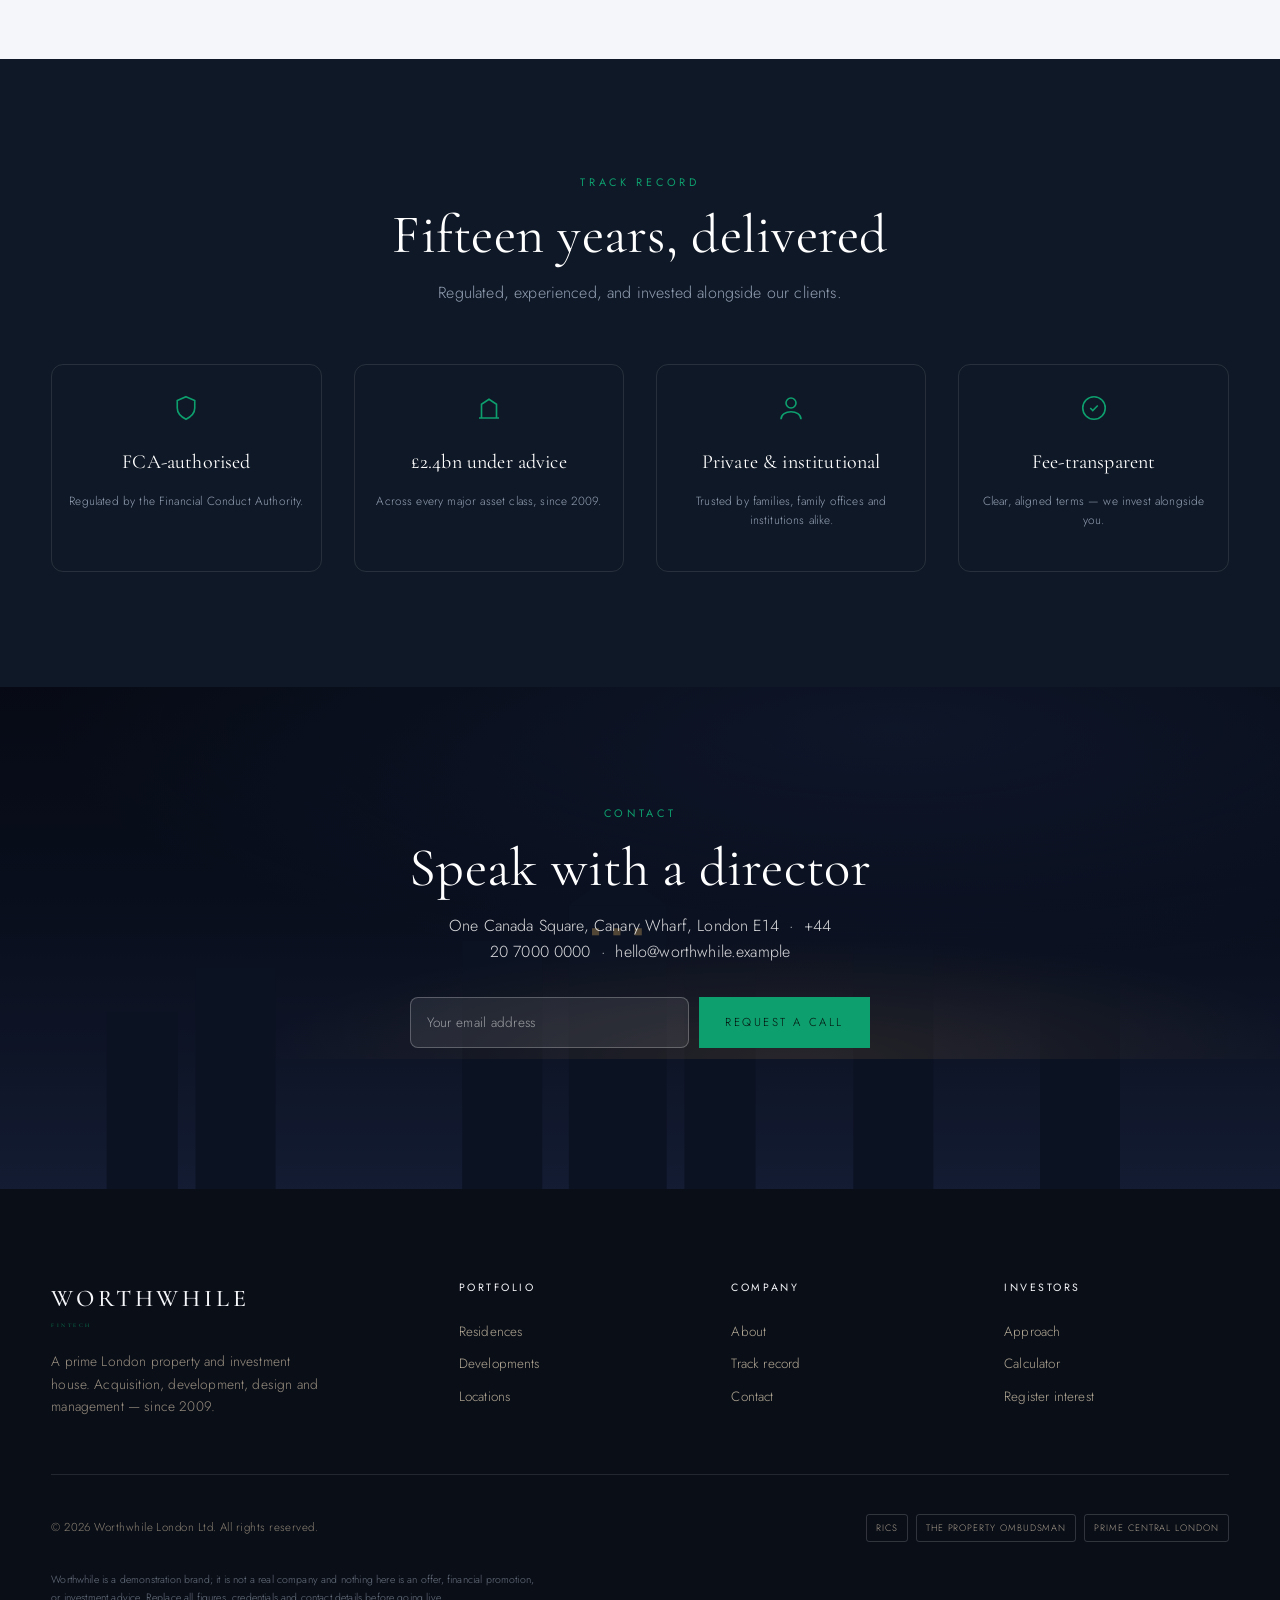
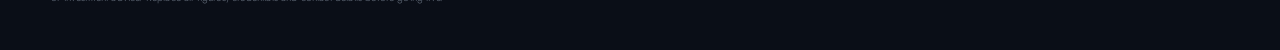
==== commit a32cda4f: "Restructure: mixed-montage hero + relocate 5-category showcase to content Address the brief: the ani" ====
--- a/about.html
+++ b/about.html
@@ -22,9 +22,8 @@
     <div class="wrap nav">
       <button class="nav__toggle" aria-label="Open menu"><span></span><span></span><span></span></button>
       <nav class="nav__links" aria-label="Primary">
-        <a href="index.html#portfolio">Portfolio</a>
+        <a href="index.html#categories">What We Do</a>
         <a href="investment.html">Investment</a>
-        <a href="index.html#locations">Locations</a>
         <a href="about.html">About</a>
       </nav>
       <a class="brand" href="index.html">Worthwhile<small>Fintech</small></a>
@@ -112,7 +111,7 @@
     <div class="wrap">
       <div class="footer__top">
         <div class="footer__brand"><a class="brand" href="index.html">Worthwhile<small>Fintech</small></a><p>A prime London property and investment house. Acquisition, development, design and management — since 2009.</p></div>
-        <div class="footer__col"><h4>Portfolio</h4><a href="index.html#portfolio">Residences</a><a href="investment.html">Developments</a><a href="index.html#locations">Locations</a></div>
+        <div class="footer__col"><h4>Portfolio</h4><a href="index.html#categories">Residences</a><a href="investment.html">Developments</a><a href="index.html#categories">Locations</a></div>
         <div class="footer__col"><h4>Company</h4><a href="about.html">About</a><a href="about.html#assurances">Track record</a><a href="about.html">Contact</a></div>
         <div class="footer__col"><h4>Investors</h4><a href="investment.html">Approach</a><a href="investment.html#calc">Calculator</a><a href="index.html#enquire">Register interest</a></div>
       </div>
@@ -123,7 +122,7 @@
 
   <div class="mobile-menu">
     <div class="mobile-menu__head"><a class="brand" href="index.html">Worthwhile<small>Fintech</small></a><button class="mobile-menu__close" aria-label="Close"><svg viewBox="0 0 24 24" width="22" height="22" stroke="currentColor" fill="none" stroke-width="1.3"><line x1="6" y1="6" x2="18" y2="18"/><line x1="18" y1="6" x2="6" y2="18"/></svg></button></div>
-    <nav class="mobile-menu__links"><a href="index.html#portfolio">Portfolio</a><a href="investment.html">Investment</a><a href="index.html#locations">Locations</a><a href="about.html">About</a></nav>
+    <nav class="mobile-menu__links"><a href="index.html#categories">Portfolio</a><a href="investment.html">Investment</a><a href="index.html#categories">Locations</a><a href="about.html">About</a></nav>
   </div>
 
   <div class="overlay"></div>
--- a/styles.css
+++ b/styles.css
@@ -968,3 +968,39 @@
 .show__scene.is-active .donut-gold { animation: donut-gold 1.9s var(--ease) .2s forwards; }
 @keyframes donut-gold { to { stroke-dashoffset: 620; } }
 @media (prefers-reduced-motion: reduce){ .show__scene .donut{stroke-dashoffset:264!important;animation:none!important} .show__scene .donut-gold{stroke-dashoffset:620!important;animation:none!important} }
+
+/* =====================================================================
+   ============  MIXED-MONTAGE HERO + RELOCATED SHOWCASE  ==============
+   ===================================================================== */
+
+/* The hero background is now a single montage mixing all asset visuals,
+   all animating at once. `.play` fires the draw/grow/fill animations. */
+.hero__montage {
+  position: absolute; inset: 0; z-index: -2; overflow: hidden;
+  background: radial-gradient(120% 90% at 72% 4%, rgba(52,80,140,.30) 0%, transparent 55%),
+              linear-gradient(180deg, #070b14 0%, #0b1224 46%, #14203a 100%);
+}
+.hero__montage svg { position: absolute; inset: 0; width: 100%; height: 100%; }
+
+/* generic play-trigger (used by the montage, always on) */
+.play .draw  { animation: draw-line 2.6s var(--ease) forwards; }
+.play .bar   { animation: bar-rise 1s var(--ease) forwards; }
+.play .pie   { animation: draw-line 1.8s var(--ease) forwards; }
+.play .donut { animation: donut-fill 2s var(--ease) forwards; }
+.play .donut-gold { animation: donut-gold 2s var(--ease) .2s forwards; }
+
+/* Relocated showcase becomes an in-page band (not the top hero) */
+.showcase {
+  position: relative; min-height: 92vh; overflow: hidden; color: #fff;
+  display: flex; flex-direction: column; justify-content: flex-end;
+  padding-block: clamp(4rem, 10vh, 8rem) 3rem;
+}
+.showcase .hero__inner { padding-block: 0; }
+.showcase .show__eyebrow { margin-bottom: 1rem; display: block; }
+
+@media (prefers-reduced-motion: reduce) {
+  .play .draw, .play .pie { stroke-dashoffset: 0 !important; animation: none !important; }
+  .play .bar { transform: scaleY(1) !important; animation: none !important; }
+  .play .donut { stroke-dashoffset: 264 !important; animation: none !important; }
+  .play .donut-gold { stroke-dashoffset: 620 !important; animation: none !important; }
+}
